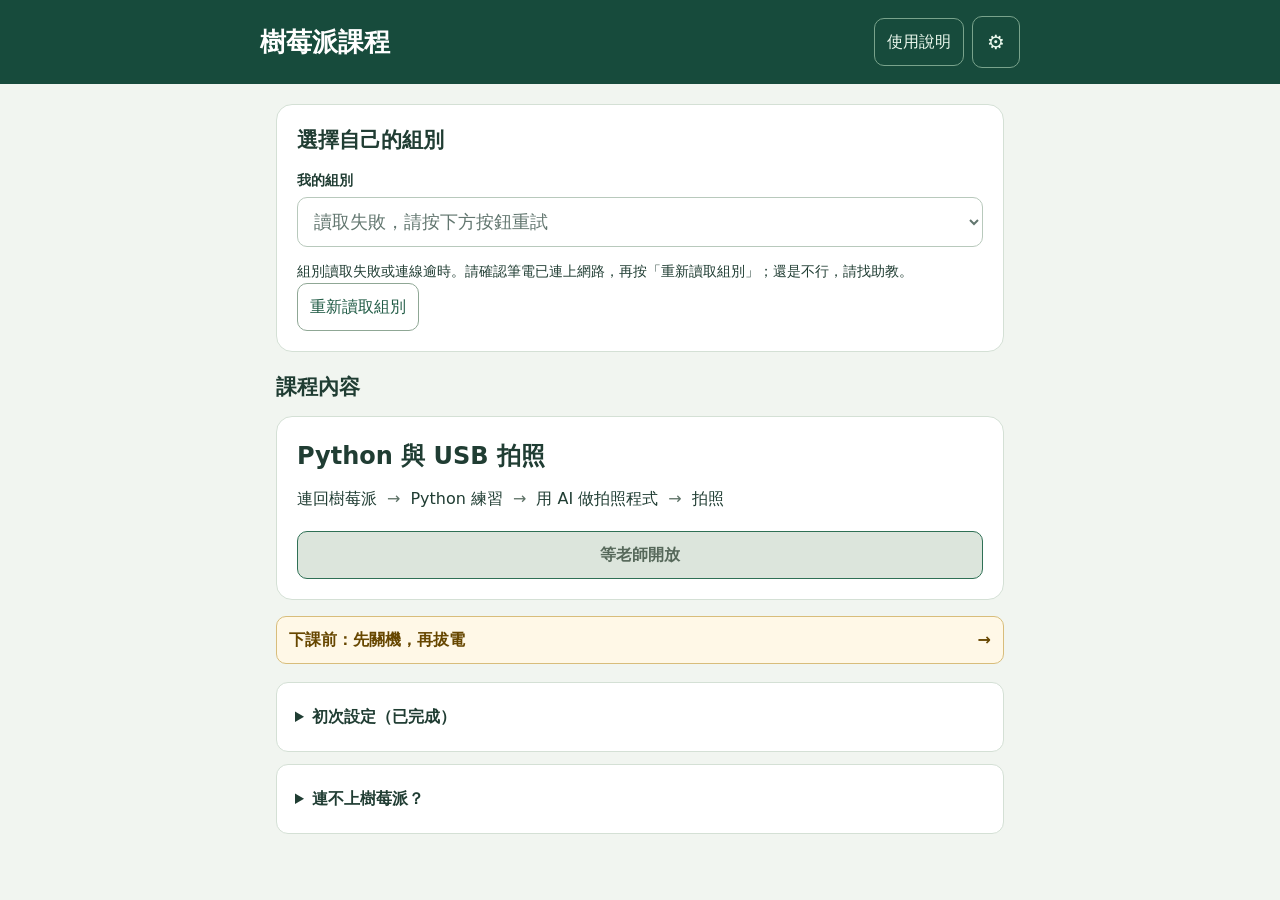
==== index.html @ b2f51be3 "Add guided classroom remote desktop reconnection before camera lessons" ====
<!doctype html>
<html lang="zh-Hant">
<head>
<meta charset="utf-8">
<meta name="viewport" content="width=device-width,initial-scale=1,viewport-fit=cover">
<meta name="theme-color" content="#174b3c">
<title>樹莓派課程首頁</title>
<link rel="stylesheet" href="course.css?v=779d5ab984bc">
<link rel="stylesheet" href="learning-tools.css?v=779d5ab984bc">
<link rel="stylesheet" href="site.css?v=779d5ab984bc">
</head>
<body class="page-course">
<header><div>
<h1>樹莓派課程</h1>
<nav class="site-nav" aria-label="課堂入口"><button id="openStudentGuide" type="button">使用說明</button><a href="assistant.html" class="staff-entry" aria-label="工作台管理" title="工作台管理"><span aria-hidden="true">⚙️</span></a></nav>
</div></header>
<main>
<section class="course-group" aria-labelledby="groupTitle">
<h2 id="groupTitle">選擇自己的組別</h2>
<label for="courseGroup">我的組別</label><select id="courseGroup" required disabled><option value="">請選自己的組別</option></select>
<noscript><style>#courseGroupStatus{display:none}</style><p class="noscript-notice">請開啟 JavaScript，或找助教協助開啟網站。</p></noscript>
<p id="courseGroupStatus" role="status">組別無法選擇時，請重新整理網頁；仍不行請找助教。</p>
<button id="retryCourseGroups" type="button" hidden>重新讀取組別</button>
<div id="continueLesson" class="course-next" hidden>
<div id="teacherSlot"><div id="teacherEntry" class="teacher-entry" hidden><p id="teachingNow" class="teacher-stage" role="status"></p><a id="followTeacherLink" class="lesson-action" hidden>跟上老師進度 →</a></div></div>
<details class="learning-options"><summary>上次進度</summary><p id="continueDescription" hidden></p><a id="continueLink" class="lesson-action" hidden>繼續上次進度 →</a><button id="clearLearning" type="button">清除本機課程進度</button></details>
</div>
</section>
<section class="course-catalog" aria-labelledby="todayTitle">
<h2 id="todayTitle">課程內容</h2>
<article class="lesson-card camera-course-card"><div>
<h3>Python 與 USB 拍照</h3>
<p id="currentCourseStatus" class="current-course-status" hidden>本組已確認完成</p>
<p class="course-route">連回樹莓派 <span aria-hidden="true">→</span> Python 練習 <span aria-hidden="true">→</span> 用 AI 做拍照程式 <span aria-hidden="true">→</span> 拍照</p>
<a class="lesson-action current-course-action" data-lesson="camera" data-entry-step="1" href="camera.html?step=1">開始上課 →</a>
</div></article>
</section>
<section class="shutdown-routine" aria-label="下課前"><a class="lesson-action shutdown-home-link" data-lesson="shutdown" href="shutdown.html">下課前：先關機，再拔電 <span aria-hidden="true">→</span></a></section>
<details id="initialSetup" class="initial-setup">
<summary>初次設定（已完成）</summary>
<ol class="setup-links" aria-label="初次設定課程">
<li><a class="archive-lesson" data-lesson="flash" href="student.html?lesson=flash"><span class="setup-number">01</span><strong data-lesson-label>刷機圖解</strong><span aria-hidden="true">→</span></a></li>
<li><a class="archive-lesson" data-lesson="ssh" href="student.html?lesson=ssh"><span class="setup-number">02</span><strong data-lesson-label>SSH 連線</strong><span aria-hidden="true">→</span></a></li>
<li><a class="archive-lesson" data-lesson="desktop" href="student.html?lesson=desktop"><span class="setup-number">03</span><strong data-lesson-label>遠端桌面設定</strong><span aria-hidden="true">→</span></a></li>
</ol>
<p class="platform-note">本課程使用 Windows 筆電。使用 Mac 或 Linux，請先找助教。</p>
</details>
<details id="connectionHelp" class="connection-help">
<summary id="connectionHelpTitle">連不上樹莓派？</summary>
<ol><li>筆電與樹莓派連同一組手機熱點，熱點保持開啟。</li><li>用本組 <strong data-group-host data-group-host-placeholder="pi5-組號.local">pi5-組號.local</strong> 連線。</li><li>5 分鐘後仍連不上，保留畫面找助教，先不要拔電。只有 .local 仍無法使用時才改用 IP。</li></ol>
<a class="connection-troubleshoot-link" href="student.html?lesson=ssh" data-student-link>開啟連線排查 →</a>
</details>
</main>
<script src="config.js?v=779d5ab984bc"></script><script src="sync-client.js?v=779d5ab984bc"></script><script src="classroom-groups.js?v=779d5ab984bc"></script><script src="student-group.js?v=779d5ab984bc"></script><script src="learning-common.js?v=779d5ab984bc"></script><script src="classroom-notice.js?v=779d5ab984bc"></script><script src="course-home.js?v=779d5ab984bc"></script><script src="tool-assignments.js?v=779d5ab984bc"></script><script src="student-guide.js?v=779d5ab984bc"></script>
</body></html>
---- course.css ----
:root{font-family:system-ui,-apple-system,"Noto Sans TC",sans-serif;color:#203d33;background:#f1f5f0;line-height:1.75;color-scheme:light}*{box-sizing:border-box}body{margin:0;overflow-wrap:anywhere}header{background:#174b3c;color:#fff;padding:24px 20px 38px}header>div,main{max-width:960px;margin:auto}header nav{display:flex;justify-content:flex-end;gap:10px;flex-wrap:wrap;margin-bottom:22px}header a{color:#ecf9ee;border:1px solid #79a38c;border-radius:10px;padding:9px 14px;text-decoration:none;min-height:44px}h1{font-size:34px;line-height:1.4;margin:8px 0}h2{font-size:24px;line-height:1.5;margin:8px 0 14px}h3{font-size:21px;line-height:1.5;margin:10px 0}p{margin:10px 0}.eyebrow{font-size:13px;font-weight:750;letter-spacing:1px;color:#4e765f}header .eyebrow{color:#c2dfcf}header>div>p:last-child{color:#dfebe2}main{padding:24px 20px 48px}.course-intro{margin-bottom:24px}.muted{font-size:14px;color:#63756a}.lesson-list{list-style:none;padding:0;margin:0;display:grid;gap:18px}.lesson-card{padding:26px;background:#fff;border:1px solid #d4e0d5;border-radius:18px;min-width:0}.lesson-list .lesson-card{display:grid;grid-template-columns:54px minmax(0,1fr);gap:20px}.lesson-number{display:flex;justify-content:center;align-items:center;width:50px;height:50px;background:#e4efdf;border-radius:14px;font-size:24px;font-weight:800;color:#245d48}.lesson-tag{display:inline-block;color:#356048;font-size:13px;font-weight:700}.lesson-goal{padding:12px 14px;background:#eef5ea;border-radius:10px;font-size:15px}.lesson-action{display:inline-block;padding:12px 16px;margin-top:12px;border-radius:10px;background:#205b45;color:#fff;text-decoration:none;font-weight:700;min-height:48px}.future-lessons{margin-top:40px}.future-grid{display:grid;grid-template-columns:repeat(auto-fit,minmax(240px,1fr));gap:18px;margin-top:18px}.upcoming{background:#f8faf6}.upcoming .lesson-tag{border:1px solid #d4d6c6;background:#f5f1df;color:#695b2e;padding:4px 10px;border-radius:8px}.course-help{padding:24px;border:1px solid #c1d5c5;border-radius:16px;background:#e7f0e4;margin-top:32px}.course-help a{display:inline-block;color:#205b45;font-weight:700;min-height:44px;padding:8px 0}a:focus-visible{outline:3px solid #b47b13;outline-offset:4px}footer{text-align:center;color:#63756a;padding:0 20px 30px;font-size:13px}@media(max-width:600px){header{padding:18px 16px 28px}h1{font-size:28px}h2{font-size:22px}main{padding:20px 12px 36px}.lesson-card{padding:20px 16px}.lesson-list .lesson-card{grid-template-columns:minmax(0,1fr);gap:12px}.lesson-number{width:44px;height:44px;font-size:21px}.future-grid{grid-template-columns:minmax(0,1fr)}.lesson-action{display:block;text-align:center}.course-help{padding:20px 16px}.future-lessons{margin-top:30px}}
.course-group{padding:24px;background:white;border:2px solid #6c9476;border-radius:18px;margin-bottom:28px}.course-group label{display:block;font-weight:700;margin:12px 0 6px}.course-group select{font:inherit;font-size:18px;width:100%;min-height:50px;padding:10px 12px;border:1px solid #9bb3a0;border-radius:10px;background:#fff;color:#203d33}.course-group select:focus-visible{outline:3px solid #b47b13;outline-offset:3px}.course-group button{font:inherit;min-height:44px;padding:9px 14px;border:1px solid #8fa795;border-radius:10px;background:white;color:#205b45;cursor:pointer}.course-group p[role=status]{margin-bottom:0;font-size:15px}.lesson-action[aria-disabled=true]{background:#dce5dc;color:#56685a}header a[aria-disabled=true],.course-help a[aria-disabled=true]{opacity:.7}[hidden]{display:none!important}@media(max-width:600px){.course-group{padding:20px 16px}}

.lesson-list .lesson-card h3{font-size:24px;line-height:1.5;margin:8px 0 14px}@media(max-width:600px){.lesson-list .lesson-card h3{font-size:22px}}
---- learning-tools.css ----
.equipment-check{border:1px solid #c7d8c7;border-radius:16px;padding:20px;margin:22px 0;background:#fff}.equipment-check label,.lesson-controls label{display:flex;align-items:flex-start;gap:10px;margin:12px 0;line-height:1.7}.equipment-check input,.lesson-controls input[type=checkbox]{width:22px;height:22px;flex-shrink:0;margin:3px 0}.group-support input{max-width:320px;font-size:16px}.help-queue-list{display:grid;gap:14px}.help-queue-card{padding:16px;border:1px solid #d9dfd1;border-radius:12px;background:#fafbf8}.help-queue-card.status-open{border:2px solid #c18e38;background:#fff9ed}.help-queue-card.status-resolved{background:#f0f5ee}.queue-actions{display:flex;gap:8px;flex-wrap:wrap}.queue-actions button{min-height:44px;font-size:14px}.lesson-controls{border-top:1px solid #d4dfd0;padding-top:18px;margin-top:22px}.lesson-controls a{display:block;margin-top:16px}.request-teacher-help{border:2px solid #a87015!important;background:#fff5dc!important;color:#714c0b!important;font-weight:800}.student-help-followup button{margin:8px 8px 0 0}.support-status,.shared-tools-status{font-size:14px;line-height:1.7}.presenter-page main{max-width:1200px}.presenter-page button{font:inherit;min-height:48px;border:1px solid #9eb39e;border-radius:10px;padding:10px 16px;background:white;color:#205b45;cursor:pointer}.presenter-page button:disabled{opacity:.45}.presenter-page input,.presenter-page select{font:inherit;font-size:18px;padding:12px;max-width:100%;display:block;margin:8px 0 16px}#presenterControls{display:flex;align-items:center;gap:14px;flex-wrap:wrap}#presenterSlide{padding:32px;border:1px solid #cfdbcc;border-radius:18px;background:#fff;font-size:26px;line-height:1.8;margin-top:20px}#presenterSlide h2{font-size:38px}#presenterSlide p{white-space:pre-line}#presenterSlide pre{font-size:25px;background:var(--site-code-background);color:var(--site-code-ink);padding:24px;border-radius:12px;white-space:pre-wrap;overflow-wrap:anywhere}#presenterSlide img{display:block;max-width:100%;max-height:55vh;object-fit:contain;margin:auto}#presenterNavigation{display:flex;gap:20px;align-items:center;justify-content:space-between;margin-top:20px}.presenter-large #presenterSlide{font-size:34px}.presenter-large #presenterSlide h2{font-size:46px}.presenter-large #presenterSlide pre{font-size:32px}#equipmentStatus{font-size:14px}.setup-tools-link{display:block;margin-top:12px}@media(max-width:600px){.equipment-check{padding:16px}#presenterSlide{padding:20px;font-size:20px}#presenterSlide h2{font-size:28px}#presenterSlide pre{font-size:18px}.presenter-large #presenterSlide{font-size:25px}.presenter-large #presenterSlide h2{font-size:32px}.presenter-large #presenterSlide pre{font-size:23px}#presenterNavigation{gap:8px}#presenterNavigation button{padding:10px}.lesson-controls input{max-width:100%}}
.shutdown-command{background:var(--site-code-background);color:var(--site-code-ink);padding:18px;border-radius:12px;white-space:pre-wrap;overflow-wrap:anywhere;font-size:18px}

.equipment-check>summary{cursor:pointer;font-size:1.25rem;font-weight:700;min-height:48px}.equipment-hint{display:block;font-size:.9rem;font-weight:400;color:#53685e;margin-top:4px}.dashboard-heading{display:flex;align-items:center;justify-content:space-between;gap:12px;flex-wrap:wrap}.dashboard-heading h2{margin:0}.dashboard-heading .dashboard-actions{display:flex;gap:8px;max-width:none}.dashboard-heading .dashboard-actions[hidden]{display:none}.dashboard-heading .dashboard-actions button{padding:10px 14px}.workbench-account input{max-width:100%}.account-list{display:grid;gap:12px}.account-item{border:1px solid #ccd9cf;border-radius:10px;padding:12px}.account-item p{margin:0 0 8px}@media(max-width:460px){.dashboard-heading{gap:8px}.dashboard-heading h2{font-size:20px}.dashboard-heading .dashboard-actions{gap:6px}.dashboard-heading .dashboard-actions button{font-size:13px;padding:8px}}

@media(max-width:460px){.dashboard-heading{flex-wrap:nowrap;gap:8px}.dashboard-heading h2{font-size:clamp(16px,4.6vw,20px);white-space:nowrap}.dashboard-heading .dashboard-actions{flex-shrink:0;gap:4px}.dashboard-heading .dashboard-actions button{font-size:12px;padding:8px 6px}}

/* Keep each setting with its own action, and hide infrequent controls until expanded. */
.classroom-settings{display:block;background:transparent;border:0;padding:0}
.classroom-settings>.settings-section{margin:0 0 16px;border:1px solid #d5e0d6;border-radius:14px;padding:18px 20px;background:#fff}
.classroom-settings>.settings-section>summary{font-size:18px;min-height:44px;align-content:center}
.classroom-settings>.settings-section[open]>summary{margin-bottom:18px}
.classroom-settings .settings-fields{display:grid;grid-template-columns:1fr 1fr;gap:16px;margin-top:16px}
.classroom-settings .settings-field{min-width:0;padding:16px;background:#f3f6f0;border-radius:10px;display:flex;flex-direction:column;align-items:stretch}
.classroom-settings .settings-field label{margin:0}.classroom-settings .settings-field p{margin:8px 0 14px}.classroom-settings .settings-field button{margin-top:auto}
.classroom-settings .classroom-toggle{width:auto;min-width:80px}
.classroom-settings .account-form{display:grid;grid-template-columns:1fr 1fr;gap:12px 16px;margin:16px 0}
.classroom-settings .account-form>label{margin:0}.classroom-settings .account-form>label:first-child,.classroom-settings .account-form>button{grid-column:1/-1}
.classroom-settings .account-form input{margin-bottom:0}.classroom-settings .account-form>button{margin-top:4px}
.classroom-settings .settings-danger{border-color:#dfc9c3}.settings-danger>summary{color:#8b2e22}
.classroom-settings .lesson-controls{padding-top:18px}.group-support{border-top:1px solid #d5e0d6;margin-top:24px;padding-top:20px}
@media(max-width:600px){.classroom-settings>.settings-section{padding:16px}.classroom-settings .settings-fields,.classroom-settings .account-form{grid-template-columns:1fr}.classroom-settings .settings-field{padding:14px}}

.classroom-settings [hidden]{display:none!important}
---- site.css ----
/* Shared appearance. Page-specific styles retain the lesson and troubleshooting layouts. */
:root {
  --site-ink: #203d33;
  --site-muted: #5e7267;
  --site-green: #205b45;
  --site-action: #2f7055;
  --site-code-background: #f4f6f8;
  --site-code-ink: #263442;
  --site-code-border: #c5ced7;
  --site-header: #174b3c;
  --site-background: #f1f5f0;
  --site-surface: #fff;
  --site-border: #d4e0d5;
  --site-soft: #edf4ee;
  --site-radius: 16px;
  font-family: system-ui, -apple-system, "Noto Sans TC", sans-serif;
  font-size: 16px;
  line-height: 1.75;
  color: var(--site-ink);
  background: var(--site-background);
  color-scheme: light;
}
* { box-sizing: border-box; }
body { margin: 0; overflow-wrap: anywhere; }
[hidden] { display: none !important; }
header { background: var(--site-header); color: #fff; padding: 24px 20px 28px; }
header h1 { font-size: clamp(26px, 3.5vw, 32px); line-height: 1.4; margin: 8px 0; }
header p { font-size: 14px; color: #dfebe2; margin: 4px 0; }
header .eyebrow { color: #c2dfcf; font-size: 12px; letter-spacing: 1px; }
.site-nav { display: flex; justify-content: flex-end; align-items: center; flex-wrap: wrap; gap: 8px; margin: 0 0 16px; }
header .site-nav a, header .site-nav button {
  display: inline-flex; align-items: center; justify-content: center;
  float: none; width: auto; min-height: 44px; margin: 0; padding: 8px 12px;
  font-size: 14px; line-height: 1.5; border: 1px solid #79a38c; border-radius: 10px;
  background: transparent; color: #ecf9ee; text-decoration: none;
}
h2 { font-size: 23px; line-height: 1.5; }
h3 { font-size: 18px; line-height: 1.6; }
p { line-height: 1.75; }
a { color: var(--site-green); }
.muted, .source-note, .version-note { color: var(--site-muted); font-size: 14px; }
.card, .lesson-card, .course-group {
  background: var(--site-surface); border: 1px solid var(--site-border);
  border-radius: var(--site-radius); padding: 24px; box-shadow: none;
}
button, input, select, textarea { font: inherit; max-width: 100%; }
button { min-height: 48px; padding: 10px 16px; border: 1px solid var(--site-border); border-radius: 10px; color: var(--site-ink); background: #fff; cursor: pointer; touch-action: manipulation; }
button.primary, a.lesson-action { background: var(--site-action); border-color: var(--site-action); color: #fff; font-weight: 700; text-align: center; }
button:disabled { cursor: default; opacity: .5; }
input:not([type=checkbox]):not([type=radio]), select, textarea {
  display: block; width: 100%; min-width: 0; min-height: 48px; padding: 10px 12px;
  margin: 6px 0 12px; font-size: 16px; line-height: 1.5;
  border: 1px solid #afc4b6; border-radius: 10px; color: var(--site-ink); background: #fff;
}
input[type=checkbox], input[type=radio] { accent-color: var(--site-green); }
label { font-size: 14px; line-height: 1.6; }
textarea { resize: vertical; }
summary { cursor: pointer; min-height: 44px; align-content: center; line-height: 1.6; }
button:focus-visible, a:focus-visible, summary:focus-visible, input:focus-visible, select:focus-visible, textarea:focus-visible { outline: 3px solid #b47b13; outline-offset: 3px; }
button.danger, .danger { color: #8b2e22; border-color: #b8796a; background: #fff7f4; }
pre { background: var(--site-code-background); color: var(--site-code-ink); border: 1px solid var(--site-code-border); border-radius: 8px; font-family: Consolas, ui-monospace, monospace; white-space: pre-wrap; overflow-wrap: anywhere; cursor: text; }
button.command-copy { background: var(--site-green); color: #fff; border-color: var(--site-green); font-weight: 700; }
.lesson-goal, .prep, .target-panel { background: var(--site-soft); border-radius: 10px; }
.lesson-action { border-radius: 10px; }
.equipment-check, .course-help { border-color: var(--site-border); border-radius: var(--site-radius); }
.page-student main, .page-student header>div { max-width: 760px; }
.page-student main { padding-top: 12px; }
.page-student #setup { margin-top: 16px; }
.page-workbench .settings { margin-top: 16px; }
.page-workbench .assistant-views button { border-radius: 10px; }
.page-workbench .assistant-views button.selected { background: var(--site-green); border-color: var(--site-green); }
.page-workbench .classroom-settings>.settings-section { border-radius: var(--site-radius); border-color: var(--site-border); }
.page-workbench .classroom-settings>.settings-danger { border-color: #dfc9c3; }
.page-workbench .group-card { border-radius: var(--site-radius); }
.account-manage, .account-create { border-top: 1px solid var(--site-border); }
.account-list { margin-top: 16px; }
.account-create>p { font-size: 14px; color: var(--site-muted); }
.page-setup .lesson-card + .lesson-card { margin-top: 20px; }
.page-presenter #presenterLogin { max-width: 520px; padding: 24px; border: 1px solid var(--site-border); border-radius: var(--site-radius); background: #fff; }
.page-presenter #presenterSlide { border-color: var(--site-border); border-radius: var(--site-radius); }
.page-presenter #presenterControls { gap: 12px; align-items: end; padding: 20px; border: 1px solid var(--site-border); border-radius: var(--site-radius); background: #fff; }
.page-presenter #presenterControls label { flex: 1 1 200px; }
.page-presenter #presenterControls select { margin-bottom: 0; }
.page-presenter #presenterControls button { flex: 0 1 auto; }
.page-redirect { max-width: 760px; margin: 40px auto; padding: 20px; }
dialog { width: min(92vw, 620px); max-height: calc(100dvh - 32px); overflow-y: auto; color: var(--site-ink); background: #fff; border: 1px solid var(--site-border); border-radius: var(--site-radius); box-shadow: 0 16px 60px #102c3340; }
dialog::backdrop { background: #102c3399; }
dialog:not(.guide-dialog) { padding: 24px; }
.help-request-actions { display: flex; gap: 10px; flex-wrap: wrap; margin-top: 18px; }
footer { color: var(--site-muted); font-size: 13px; line-height: 1.75; }
@media (hover: hover) {
  button:not(:disabled):not(.primary):not(.selected):not(.active):hover { border-color: #6c947b; }
  a.lesson-action:not([aria-disabled=true]):hover, button.primary:not(:disabled):hover { background: #245b46; }
  button.command-copy:not(:disabled):hover { background: var(--site-header); border-color: var(--site-header); }
}
@media (max-width: 600px) {
  header { padding: 18px 16px 24px; }
  header .site-nav { gap: 6px; }
  header .site-nav a, header .site-nav button { font-size: 13px; padding: 8px 10px; }
  .card, .lesson-card, .course-group { padding: 18px 16px; }
  h2 { font-size: 21px; }
  .page-presenter #presenterControls { padding: 16px; }
  .page-presenter #presenterControls label { flex-basis: 100%; }
  .page-presenter #presenterControls button { flex: 1 1 100px; }
  .page-presenter #presenterLogin { padding: 18px 16px; }
  dialog:not(.guide-dialog) { padding: 18px; }
}

/* Programmatic step focus should announce the heading without adding a form-like frame. */
h2[tabindex="-1"]:focus, h3[tabindex="-1"]:focus { outline: none; }
.page-student main { padding-bottom: calc(40px + env(safe-area-inset-bottom)); }
.page-student #reset { position: static; display: inline-flex; align-items: center; box-shadow: none; margin: 8px 0; }

.student-help-followup{border-left:4px solid var(--site-green);margin:16px 0}.student-help-followup h2{font-size:20px;margin:0 0 8px}.help-current-status{font-weight:700;background:var(--site-soft);padding:10px 12px;border-radius:10px}.student-help-followup[data-state="waiting"]{border-left-color:#a87015}.help-refresh-error{color:#8b2e22}.help-status-refresh{font-size:14px;min-height:44px}.help-dialog-result .help-request-actions{margin-bottom:14px}
.operation-picture{margin:20px 0;padding:16px;border:1px solid var(--site-border);border-radius:12px;background:#f8faf7}.operation-picture h3{font-size:18px;margin:0 0 12px}.operation-picture figure{margin:0}.operation-picture img{display:block;width:100%;height:auto;border:1px solid var(--site-border);border-radius:8px}.operation-picture figcaption{font-size:14px;margin:10px 0;line-height:1.7}.operation-values{padding:12px 14px;margin:12px 0;background:#fff5df;border:1px solid #d8bb78;border-radius:10px}.operation-values p{margin:4px 0}.operation-source{font-size:13px}.presenter-page .operation-picture img{max-height:45vh;object-fit:contain}.presenter-page .operation-values{font-size:20px}

.student-help-followup{scroll-margin-top:16px}
/* The projection layout keeps navigation on screen and scrolls only the lesson. */
.page-presenter.presentation-mode{height:100dvh;overflow:hidden}
.page-presenter.presentation-mode>header{display:none}
.page-presenter.presentation-mode main{height:100dvh;width:100%;max-width:none;margin:0;padding:12px 20px;display:grid;grid-template-rows:auto auto minmax(0,1fr) auto;gap:8px}
.page-presenter.presentation-mode #presenterControls{grid-row:1;display:grid;grid-template-columns:minmax(150px,1fr) minmax(150px,1fr) repeat(3,auto);gap:10px;padding:10px 12px;align-items:end}
.page-presenter.presentation-mode #presenterControls label{font-size:13px}
.page-presenter.presentation-mode #presenterControls button,.page-presenter.presentation-mode #presenterControls select{font-size:15px;min-height:40px;padding:7px 10px}
.page-presenter.presentation-mode #presenterStatus{grid-row:2;font-size:13px;margin:0;max-height:10dvh;overflow:auto}
.page-presenter.presentation-mode #presenterSlide{grid-row:3;min-height:0;overflow:auto;overscroll-behavior:contain;margin:0;padding:24px;font-size:clamp(20px,2.1vw,32px);scrollbar-gutter:stable}
.page-presenter.presentation-mode #presenterSlide h2{font-size:clamp(28px,3vw,44px);margin-top:0}
.page-presenter.presentation-mode #presenterSlide pre{font-size:clamp(19px,2vw,30px)}
.page-presenter.presentation-mode #presenterNavigation{grid-row:4;margin:0;padding:6px 0;gap:12px}
.page-presenter.presentation-mode #presenterNavigation button{min-width:140px}
.page-presenter.presentation-mode #presenterCounter{margin:0;font-size:18px}
.page-presenter.presentation-mode #presenterSlide.has-visual{display:grid;grid-template-columns:minmax(0,1fr) minmax(0,1fr);gap:24px;align-items:start}
.page-presenter .presenter-content,.page-presenter .presenter-visual{min-width:0}
.page-presenter .presenter-lesson-meta,.page-presenter .presenter-command-place{font-size:16px;color:var(--site-muted)}
.page-presenter.presentation-mode .presenter-visual>img{max-height:65dvh;object-fit:contain}
.page-presenter.presentation-mode .operation-picture{margin:0}
.page-presenter.presentation-mode .operation-picture img{max-height:48dvh}
.page-presenter.presentation-mode.presenter-large #presenterSlide{font-size:clamp(26px,2.7vw,40px)}
.page-presenter.presentation-mode.presenter-large #presenterSlide h2{font-size:clamp(34px,3.7vw,52px)}
.page-presenter.presentation-mode.presenter-large #presenterSlide pre{font-size:clamp(24px,2.6vw,38px)}
@media(max-width:900px){.page-presenter.presentation-mode main{padding:8px 12px}.page-presenter.presentation-mode #presenterControls{grid-template-columns:repeat(6,minmax(0,1fr));gap:6px}.page-presenter.presentation-mode #presenterControls label{grid-column:span 3}.page-presenter.presentation-mode #presenterControls button{grid-column:span 2}.page-presenter.presentation-mode #presenterSlide.has-visual{display:block}.page-presenter.presentation-mode #presenterSlide{padding:16px}.page-presenter.presentation-mode #presenterNavigation button{min-width:0;flex:1}}
@media(max-height:600px) and (min-width:901px){.page-presenter.presentation-mode main{gap:4px;padding:6px 12px}.page-presenter.presentation-mode #presenterControls{padding:6px 10px}.page-presenter.presentation-mode #presenterNavigation{padding:0}.page-presenter.presentation-mode #presenterSlide{padding:16px}}
.x11-picture-tabs,.x11-picture-controls{display:flex;gap:8px;flex-wrap:wrap;margin:12px 0}
.x11-picture-tabs button{font-size:14px;flex:1 1 140px;padding:8px}
.x11-picture-tabs button.selected{background:var(--site-green);color:white;border-color:var(--site-green)}
.x11-picture-counter{font-weight:750;color:var(--site-green)}
.x11-picture-instruction{padding:10px 12px;border-left:4px solid #b47b13;background:#fff5df;font-size:16px;font-weight:650}
.x11-picture-controls button{font-size:14px;flex:1;min-height:44px}
.page-presenter.presentation-mode .x11-picture-tabs button{font-size:13px;flex-basis:120px;min-height:40px}

.presenter-picture-hint{display:none}
.page-presenter.presentation-mode .presenter-picture-hint{display:block;padding:14px;border-left:4px solid #b47b13;background:#fff5df;border-radius:8px}
.page-presenter.presentation-mode .presenter-content>.keyboard-guide{display:none}
.page-presenter.presentation-mode .x11-picture-sequence>p:not(.x11-picture-counter){display:none}
.page-presenter.presentation-mode .x11-picture-tabs{flex-wrap:nowrap;gap:6px}
.page-presenter.presentation-mode .x11-picture-tabs button{flex:1 1 0;min-width:0;font-size:12px}
.page-presenter.presentation-mode .x11-picture-sequence figcaption{font-size:12px}

/* One size contract overrides dimensions in the older inline page styles.
   Keep these metric overrides together; page styles still own colors and layout. */
body button, body a.lesson-action, body header .site-nav a, body .quick-nav a {
  font-size: 16px !important; line-height: 1.5 !important;
  min-height: 48px !important; height: auto !important;
  padding: 10px 12px !important; border-width: 1px !important;
  border-style: solid !important; border-radius: 10px !important;
  text-wrap: balance;
}
/* Equal columns and equal rows keep short and wrapped labels the same size. */
.action-row, .queue-actions, .page-student .utility, .help-request-actions,
.flash-nav, .guide-controls, .flash-actions, .x11-picture-controls {
  display: grid; grid-template-columns: repeat(2, minmax(0, 1fr));
  grid-auto-rows: 1fr; align-items: stretch; gap: 10px; margin-top: 16px;
}
:is(.action-row, .queue-actions, .page-student .utility, .help-request-actions,
.flash-nav, .guide-controls, .flash-actions, .x11-picture-controls) > :is(button, a.lesson-action) {
  width: 100%; min-width: 0; margin: 0;
  display: flex; align-items: center; justify-content: center; text-align: center;
}
:is(.action-row, .queue-actions, .page-student .utility, .help-request-actions,
.flash-nav, .guide-controls, .flash-actions, .x11-picture-controls):has(> :only-child),
.help-request-actions:has(> button[hidden]) { grid-template-columns: minmax(0, 1fr); }
.x11-picture-tabs { display: grid; grid-template-columns: repeat(3,minmax(0,1fr)); grid-auto-rows: 1fr; }
.quick-nav { display: grid; grid-template-columns: repeat(4,minmax(0,1fr)); align-items: stretch; }
.quick-nav > :is(a,button) { min-width: 0; display: flex; align-items: center; justify-content: center; text-align: center; }
.help-queue-card { padding: 16px; }
.help-queue-card > h3 { font-size: 20px; margin: 0 0 8px; }
.help-queue-card > p { margin: 8px 0; }
.help-queue-card > .group-result { font-size: 16px; padding: 10px 12px; }
.help-queue-card > .muted { font-size: 14px; }
.help-queue-card .queue-actions { margin-top: 12px; }
.classroom-settings .account-form > button { justify-self: stretch; width: 100%; }
.dashboard-heading .dashboard-actions { display: grid; grid-template-columns: repeat(2, minmax(0, 1fr)); align-items: stretch; }
.dashboard-heading .dashboard-actions button { width: 100%; }
.page-presenter #presenterNavigation { display: grid; grid-template-columns: minmax(0, 1fr) auto minmax(0, 1fr); align-items: stretch; }
.page-presenter #presenterCounter { align-self: center; }
.page-presenter #presenterControls button { flex: 1 1 140px; }
.page-presenter.presentation-mode #presenterControls { grid-template-columns: minmax(150px,1fr) minmax(150px,1fr) repeat(3,minmax(0,140px)); }
@media (max-width: 900px) {
  .page-presenter.presentation-mode #presenterControls { grid-template-columns: repeat(6,minmax(0,1fr)); }
}
@media (max-width: 600px) {
  /* Let the heading wrap instead of shrinking its action buttons. */
  .dashboard-heading { flex-wrap: wrap; }
  .dashboard-heading .dashboard-actions { width: 100%; }
  .page-presenter #presenterControls button { min-width: 0; }
  .page-workbench .reset-button { bottom: calc(150px + env(safe-area-inset-bottom)) !important; }
  .page-workbench main { padding-bottom: calc(220px + env(safe-area-inset-bottom)); }
}

.course-next { margin-top: 20px; padding-top: 18px; border-top: 1px solid var(--site-border); }
.course-next h3 { margin: 0 0 6px; }
.course-next > .lesson-action { display: flex; align-items: center; justify-content: center; width: 100%; margin-top: 14px; }
.learning-options { margin-top: 14px; }
.course-catalog { margin: 24px 0; padding: 0; border: 0; background: transparent; }

.x11-guided h3 { margin: 0 0 12px; font-size: 21px; }
.x11-guide-counter { font-weight: 700; color: var(--site-green); }
.x11-guided kbd { display: inline-block; padding: 2px 8px; border: 1px solid #b47b13; border-radius: 6px; background: #fff; font-family: inherit; font-size: 20px; font-weight: 700; line-height: 1.5; }
.help-next-action { padding: 10px 12px; background: var(--site-soft); border-radius: 10px; }
.help-other-actions { margin-top: 12px; border-top: 1px solid var(--site-border); }
.resolved-help-history > article { margin-top: 12px; }
.active-help-workflow > h2 { margin-top: 18px; }
body[data-help-flow="true"] #connectionSettings,
body[data-help-flow="true"] #problemSection,
body[data-help-flow="true"] #result,
body[data-help-flow="true"] #common,
body[data-help-flow="true"] #summarySection,
body[data-help-flow="true"] .quick-nav,
body[data-help-flow="true"] .reset-button { display: none !important; }
body[data-help-flow="true"] .group-support { border-top: 0; padding-top: 0; margin-top: 16px; }
body[data-help-flow="true"] main { padding-bottom: 40px; }

.help-troubleshooting { margin-top: 16px; }
.help-troubleshooting .outcome-card { margin-top: 12px; }

body[data-help-flow="true"] .flash-tab { display: none !important; }
body[data-help-flow="true"] .group-support > h3 { display: none; }
.group-support > label:has(input[readonly]) { display: flex; align-items: center; gap: 8px; margin: 8px 0; }
.group-support input[readonly] { min-height: 24px; flex: 1; min-width: 0; margin: 0; padding: 0; border: 0; border-radius: 0; background: transparent; font-weight: 700; }
@media(max-width:600px) { body[data-help-flow="true"] main { padding-right: 12px; } }

.teacher-stage { margin: 8px 0 14px; padding: 10px 12px; background: var(--site-soft); border-radius: 10px; }
.course-next #continueDescription { margin: 14px 0 8px; }
.group-help-toolbar { margin-top: 0; margin-bottom: 18px; }
.group-help .group-support { border: 0; padding: 0; margin: 0; }
.group-help .group-support > h3 { display: none; }
.group-report-details { margin-top: 20px; padding-top: 12px; border-top: 1px solid var(--site-border); }
.group-report-details > summary { color: var(--site-muted); }
.group-report-body { padding: 8px 0; font-size: 14px; }
.group-report-body > p, .group-report-body .muted { margin: 8px 0; font-size: 14px; }
.group-report-details > button { margin-top: 12px; }
.help-request-step { font-weight: 700; }
.help-next-action { background: transparent; padding: 0; font-size: 14px; }
.help-empty-state { padding: 14px; background: var(--site-soft); border-radius: 10px; }
.group-support > .shared-tools-status:empty { display: none; }

/* Shared operation guide on the home page and student pages. */
.guide-dialog{width:min(92vw,480px);max-height:calc(100dvh - 32px);padding:0;border:0;border-radius:20px;color:#203d33;box-shadow:0 20px 80px #102c3355}.guide-dialog::backdrop{background:#102c33b3}.guide-inner{padding:24px;overflow-y:auto;max-height:calc(100dvh - 32px)}.guide-top{display:flex;justify-content:space-between;align-items:center;gap:12px}.guide-top p{font-size:13px;color:#63756a}.guide-skip{min-height:44px;padding:6px 10px;font-size:14px}.guide-count{display:flex;gap:7px;margin:18px 0}.guide-dot{height:5px;flex:1;background:#e1e9de;border-radius:8px}.guide-dot.active{background:#286047}.guide-number{display:inline-flex;align-items:center;justify-content:center;background:#e4efdf;color:#245d48;width:50px;height:50px;font-weight:800;font-size:24px;border-radius:14px}.guide-dialog h2{margin-top:16px}.guide-body{line-height:1.9;min-height:130px;font-size:16px}.guide-controls{display:flex;gap:10px;margin-top:22px}.guide-controls button{flex:1;text-align:center}.guide-dialog .guide-tip{font-size:13px;background:#eef3e9;padding:12px;border-radius:10px}
.guide-checklist { padding-left: 24px; line-height: 1.8; }
.guide-checklist li { margin: 10px 0; }
.guide-example { white-space: pre-wrap; overflow-wrap: anywhere; padding: 14px; border-radius: 8px; background: var(--site-code-background); color: var(--site-code-ink); font-size: 14px; }
.guide-entries .lesson-action { display: flex; align-items: center; justify-content: center; text-align: center; }
.page-presenter.presentation-mode #presenterControls { grid-template-columns: repeat(3,minmax(0,1fr)) repeat(3,minmax(0,140px)); }
@media (max-width: 900px) {
 .page-presenter.presentation-mode #presenterControls { grid-template-columns: repeat(6,minmax(0,1fr)); }
 .page-presenter.presentation-mode #presenterControls label { grid-column: span 2; min-width: 0; }
}
@media (max-width: 600px) { .guide-inner { padding: 20px; } }

/* Prioritize the teacher's entry while keeping local progress available. */
header .site-nav a.staff-entry { flex: 0 0 48px; width: 48px; font-size: 20px !important; }
.teacher-entry.is-ready { margin: 12px 0 18px; padding: 16px; border: 2px solid var(--site-green); border-radius: 12px; background: var(--site-soft); }
.teacher-entry.is-ready .teacher-stage { margin: 0 0 12px; padding: 0; background: transparent; font-weight: 700; }
.teacher-entry .lesson-action { display: flex; align-items: center; justify-content: center; width: 100%; text-decoration: none; }
.course-next[data-teacher-ready="true"] #continueLink { background: #fff; color: var(--site-green); border: 1px solid var(--site-border); }
.dashboard-stats button.stat-item { display: flex; flex-direction: column; align-items: flex-start; gap: 4px; text-align: left; min-width: 0; background: var(--site-soft); }
.dashboard-stats button.stat-need_help { background: #fff5df; }
.dashboard-stats button.stat-stale { background: #edf0f2; }
.dashboard-stats button.stat-item:hover { border-color: var(--site-green); }
.dashboard-stats button.stat-item[aria-pressed="true"] { outline: 3px solid var(--site-green); outline-offset: 2px; }
.dashboard-stats button.stat-item:focus-visible { outline: 3px solid #b47b13; outline-offset: 2px; }
.board-filter-bar { display: flex; flex-wrap: wrap; gap: 10px 16px; align-items: center; justify-content: space-between; margin: 18px 0; }
.board-filter-summary { margin: 0; font-weight: 700; }
.board-filter-bar button[aria-pressed="true"] { background: var(--site-green); color: #fff; }
.board-filter-empty { padding: 20px; border: 1px dashed var(--site-border); border-radius: 12px; background: var(--site-soft); }
.board-filter-hint { margin-bottom: 10px; }

/* Teacher preview, live teaching, step strip and classroom controls. */
.page-presenter #presenterControls { display: block; padding: 14px; }
.presenter-selects { display: grid; grid-template-columns: repeat(2,minmax(0,1fr)); gap: 12px; }
.presenter-actions { display: grid; grid-template-columns: repeat(6,minmax(0,1fr)); gap: 8px; margin-top: 12px; align-items: stretch; }
.page-presenter #presenterControls .presenter-actions > button { min-width: 0; width: 100%; }
.presenter-options { position: relative; padding: 0; margin: 0; border: 0; min-width: 0; }
.presenter-options > summary { list-style: none; display: flex; align-items: center; justify-content: center; height: 100%; min-height: 48px; padding: 10px 12px; border: 1px solid var(--site-border); border-radius: 10px; background: #fff; font-size: 16px; }
.presenter-options > summary::-webkit-details-marker { display: none; }
.presenter-options-panel { position: absolute; right: 0; top: calc(100% + 8px); z-index: 50; display: grid; gap: 10px; width: min(310px,calc(100vw - 40px)); max-height: 65dvh; overflow: auto; padding: 16px; border: 1px solid var(--site-border); border-radius: 12px; background: #fff; box-shadow: 0 8px 30px #163d3520; }
#presenterMode.is-live { background: #e7f2e8; }
#presenterMode.is-paused, .classroom-pause-notice { background: #fff3ce; border: 2px solid #b47b13; color: #654600; }
.classroom-pause-notice { margin: 16px 0; padding: 16px; border-radius: 12px; font-size: 20px; font-weight: 700; }
.page-presenter #presenterSlide { min-width: 0; font-size: 20px; }
.presenter-current-action > h3, .presenter-expected > h3 { font-size: 15px; margin: 0 0 4px; }
.presenter-current-action > p, .presenter-expected > p { margin: 0; }
.presenter-current-action { margin: 12px 0; }
.presenter-expected { margin: 16px 0; padding: 12px 14px; background: var(--site-soft); border-radius: 10px; }
.presenter-notes { font-size: 16px; color: var(--site-muted); margin-top: 16px; }
.presenter-notes > p { white-space: pre-line; }
.presenter-shutdown-alert { padding: 14px; border: 2px solid #b47b13; border-radius: 10px; background: #fff3ce; color: #654600; font-weight: 700; }
.presenter-image-open { display: block; width: 100%; padding: 0 !important; border: 0 !important; overflow: hidden; background: transparent; cursor: zoom-in; }
.presenter-image-open img { display: block; width: 100%; }
.presenter-dialog-heading { display: flex; align-items: flex-start; justify-content: space-between; gap: 12px; }
.presenter-dialog-heading h2 { margin: 0; }
.presenter-dialog-heading > button { flex: 0 0 auto; }
.presenter-help-dialog { width: min(94vw,650px); max-height: calc(100dvh - 32px); overflow: auto; border: 1px solid var(--site-border); border-radius: 16px; }
.presenter-help-group { border: 1px solid var(--site-border); border-radius: 12px; padding: 14px; margin: 12px 0; }
.presenter-help-group h3 { margin: 0; }
.presenter-image-dialog { width: min(96vw,1400px); max-height: calc(100dvh - 24px); overflow: auto; border: 1px solid var(--site-border); border-radius: 16px; }
.presenter-image-dialog h2 { font-size: 18px; }
.presenter-image-tools { display: flex; flex-wrap: wrap; gap: 8px; align-items: center; margin: 12px 0; }
.presenter-image-scroll { max-height: 64dvh; overflow: auto; background: #edf0ed; overscroll-behavior: contain; }
.presenter-image-stage { position: relative; width: 100%; max-width: none; cursor: crosshair; }
.presenter-image-stage > img { display: block; width: 100%; max-width: none; height: auto; }
.presenter-image-marks { position: absolute; inset: 0; pointer-events: none; }
.presenter-image-mark { position: absolute; transform: translate(-50%,-50%); display: flex; align-items: center; justify-content: center; width: 42px; height: 42px; border: 4px solid #ee3c24; border-radius: 50%; background: #fff6; color: #9b1d0c; font: 700 18px/1 system-ui,sans-serif; text-shadow: 0 1px #fff; }
.page-presenter.presentation-mode main { grid-template-rows: auto auto auto minmax(0,1fr) auto; }
.page-presenter.presentation-mode #presenterControls { display: block; grid-row: 1; padding: 8px 10px; }
.page-presenter.presentation-mode #presenterStatus { grid-row: 2; max-height: 5dvh; }
.page-presenter.presentation-mode #presenterSlide { grid-row: 4; }
.page-presenter.presentation-mode #presenterNavigation { grid-row: 5; }
.page-presenter.presentation-mode .presenter-actions { margin-top: 6px; gap: 6px; }
.page-presenter.presentation-mode .presenter-selects label { font-size: 12px; }
.page-presenter.presentation-mode #presenterControls .presenter-options-panel select { margin-bottom: 6px; }
@media (max-width: 900px) { .presenter-actions { grid-template-columns: repeat(3,minmax(0,1fr)); } }
@media (max-height: 440px) and (min-width: 600px) {
 .page-presenter.presentation-mode main { padding: 4px 8px; gap: 3px; }
 .page-presenter.presentation-mode .presenter-actions { grid-template-columns: repeat(6,minmax(0,1fr)); }
 .page-presenter.presentation-mode .presenter-selects label { font-size: 11px; }
}
.page-presenter.presentation-mode #presenterControls .presenter-selects > label,
.page-presenter.presentation-mode #presenterControls .presenter-options-panel > label { grid-column: auto; }
@media (max-width: 600px) {
 .page-presenter.presentation-mode .presenter-actions > button,
 .page-presenter.presentation-mode .presenter-options > summary { font-size: 14px !important; padding: 8px 6px !important; }
 .page-presenter.presentation-mode #presenterSlide { padding: 12px; }
}
.page-presenter.presentation-mode .presenter-visual .x11-guided { margin: 0; padding: 12px; }
.page-presenter.presentation-mode .presenter-visual .x11-guide-counter { font-size: 14px; margin: 0 0 6px; }
.page-presenter.presentation-mode .presenter-visual .x11-guide-content > h3 { font-size: 21px; margin: 0 0 8px; }
.page-presenter.presentation-mode .presenter-visual .x11-guide-content > p { font-size: 18px; margin: 6px 0; line-height: 1.5; }
.page-presenter.presentation-mode .presenter-visual .x11-guide-content figure { margin: 8px 0; }
.page-presenter.presentation-mode .presenter-visual .x11-guide-content figcaption { font-size: 12px; }
.page-presenter.presentation-mode .presenter-visual .x11-guided .action-row { margin-top: 8px; }
.page-presenter.presentation-mode .presenter-image-open img { max-height: var(--presenter-image-room,55dvh); object-fit: contain; }
@media (max-height: 440px) and (min-width: 600px) {
 .page-presenter.presentation-mode #presenterControls { display: grid; grid-template-columns: minmax(160px,1fr) minmax(0,3fr); align-items: end; gap: 8px; }
 .page-presenter.presentation-mode .presenter-selects { gap: 6px; }
 .page-presenter.presentation-mode .presenter-actions { margin-top: 0; }
 .page-presenter.presentation-mode .presenter-actions > button,
 .page-presenter.presentation-mode .presenter-options > summary { font-size: 14px !important; padding: 8px 6px !important; }
}

/* Keep teacher controls compact so the lesson owns the screen. */
.page-presenter.presenter-ready > header { padding: 8px 20px; }
.page-presenter.presenter-ready > header > div { display: flex; align-items: center; justify-content: space-between; gap: 12px; }
.page-presenter.presenter-ready > header h1 { font-size: 20px; margin: 0; }
.page-presenter.presenter-ready > header p { display: none; }
.page-presenter.presenter-ready > header .site-nav { order: 2; margin: 0; }
.page-presenter #presenterControls,
.page-presenter.presentation-mode #presenterControls { display: grid; grid-template-columns: minmax(0,1.4fr) minmax(0,1fr); gap: 12px; align-items: end; padding: 8px 10px; }
.presenter-selects { grid-template-columns: minmax(110px,.65fr) minmax(0,1.35fr); gap: 8px; }
.presenter-actions,
.page-presenter.presentation-mode .presenter-actions { grid-template-columns: repeat(3,minmax(0,1fr)); gap: 8px; margin: 0; align-items: end; }
.presenter-publish { min-width: 0; }
.presenter-publish > button { width: 100%; }
#presenterMode { display: inline-block; margin: 0 0 4px; padding: 0 6px; border: 0; border-radius: 5px; font-size: 12px; line-height: 18px; background: #f4f2e9; }
#presenterStatus.is-quiet { position: absolute; width: 1px; height: 1px; padding: 0; margin: -1px; border: 0; overflow: hidden; clip-path: inset(50%); white-space: nowrap; }
.presenter-options > summary { position: relative; }
.presenter-help-badge { position: absolute; top: -7px; right: -6px; min-width: 22px; padding: 2px 5px; border-radius: 20px; background: #b47b13; color: white; font-size: 12px; line-height: 18px; text-align: center; }
.presenter-options-panel #presenterPublished { margin: 0; }
.page-presenter.presentation-mode main { grid-template-rows: auto auto minmax(0,1fr) auto; gap: 6px; }
.page-presenter.presentation-mode #presenterSlide { grid-row: 3; }
.page-presenter.presentation-mode #presenterNavigation { grid-row: 4; }
@media (max-width: 900px) {
 .page-presenter #presenterControls,
 .page-presenter.presentation-mode #presenterControls { grid-template-columns: minmax(0,1fr); gap: 8px; }
}
@media (max-height: 440px) and (min-width: 600px) {
 .page-presenter.presentation-mode #presenterControls { grid-template-columns: minmax(0,1.4fr) minmax(0,1fr); gap: 8px; }
}
@media (max-width: 600px) {
 .page-presenter.presenter-ready > header h1 { display: none; }
 .page-presenter.presenter-ready > header > div { justify-content: flex-end; }
}
.page-presenter.presentation-mode #presenterControls .presenter-actions > button,
.page-presenter.presentation-mode #presenterControls .presenter-options-panel > button { grid-column: auto; }

/* Fit the entire teaching canvas rather than hiding content behind a scrollbar. */
.page-presenter.presentation-mode #presenterSlide,
.page-presenter.presentation-mode #presenterSlide.has-visual { display: block; position: relative; overflow: hidden; scrollbar-gutter: auto; }
.page-presenter.presentation-mode .presenter-canvas { position: absolute; top: 24px; left: 50%; transform-origin: top center; display: flow-root; }
.page-presenter.presentation-mode #presenterSlide.has-visual .presenter-canvas { display: grid; grid-template-columns: minmax(0,1fr) minmax(0,1fr); gap: 24px; align-items: start; }
.page-presenter.presentation-mode .presenter-canvas .presenter-content,
.page-presenter.presentation-mode .presenter-canvas .presenter-visual { min-width: 0; }
@media (max-width:900px) {
 .page-presenter.presentation-mode .presenter-canvas { top:16px; }
 .page-presenter.presentation-mode #presenterSlide.has-visual .presenter-canvas { display: flow-root; }
}
@media (max-height:600px) and (min-width:901px) { .page-presenter.presentation-mode .presenter-canvas { top:16px; } }
@media (max-width:600px) { .page-presenter.presentation-mode .presenter-canvas { top:12px; } }

/* Keep illustrations independent of the text fitting scale. */
.page-presenter.presentation-mode #presenterSlide.has-visual .presenter-canvas { grid-template-columns:minmax(0,.85fr) minmax(0,1.15fr); align-items:stretch; }
.page-presenter.presentation-mode #presenterSlide.has-visual .presenter-content { position:relative; overflow:clip; height:100%; min-height:0; }
.page-presenter.presentation-mode #presenterSlide.has-visual .presenter-copy { display:flow-root; transform-origin:top left; }
.page-presenter.presentation-mode #presenterSlide.has-visual .presenter-visual { min-height:0; display:flow-root; }
.presenter-image-stage { cursor:default; }
.presenter-image-stage.is-marking { cursor:crosshair; }
#presenterMark[aria-pressed="true"] { background:var(--site-green); color:#fff; font-weight:700; }
.presenter-image-mark { min-width:42px; min-height:42px; padding:0; box-sizing:border-box; }
@media(max-width:900px) {
 .page-presenter.presentation-mode #presenterSlide.has-visual .presenter-canvas { display:grid; grid-template-columns:minmax(0,1fr); grid-template-rows:minmax(0,.45fr) minmax(0,.55fr); gap:12px; }
}
@media(max-height:440px) and (min-width:600px) {
 .page-presenter.presentation-mode #presenterSlide.has-visual .presenter-canvas { grid-template-columns:minmax(0,.85fr) minmax(0,1.15fr); grid-template-rows:minmax(0,1fr); }
}
@media(max-width:900px), (max-height:600px) {
 .page-presenter.presentation-mode .presenter-visual .x11-guided,
 .page-presenter.presentation-mode .presenter-visual .operation-picture { padding:6px; }
 .page-presenter.presentation-mode .presenter-visual .x11-guide-content > h3 { font-size:16px; margin:0 0 4px; }
 .page-presenter.presentation-mode .presenter-visual .x11-guide-content > p,
 .page-presenter.presentation-mode .presenter-visual .operation-values { font-size:13px; line-height:1.3; margin:4px 0; }
 .page-presenter.presentation-mode .presenter-visual .x11-guide-counter,
 .page-presenter.presentation-mode .presenter-visual .presenter-notes,
 .page-presenter.presentation-mode .presenter-visual .operation-picture h3 { font-size:12px; margin:4px 0; }
 .page-presenter.presentation-mode .presenter-visual figure { margin:4px 0; }
 .page-presenter.presentation-mode .presenter-visual figcaption,
 .page-presenter.presentation-mode .presenter-visual .operation-source { font-size:10px; line-height:1.2; margin:2px 0; }
 .page-presenter.presentation-mode .presenter-visual .action-row { margin-top:4px; }
 .page-presenter.presentation-mode .presenter-visual .action-row button { font-size:12px; padding:4px; }
}
@media(max-width:900px), (max-height:600px) {
 .page-presenter.presentation-mode .presenter-visual .action-row button { font-size:12px!important; padding:4px!important; }
 .page-presenter.presentation-mode .presenter-visual .x11-guided kbd { font-size:13px; padding:1px 4px; line-height:1.3; }
 .page-presenter.presentation-mode .presenter-visual .x11-picture-instruction,
 .page-presenter.presentation-mode .presenter-visual .keyboard-alert { padding:4px; }
}
@media(max-width:900px) and (min-height:441px), (max-width:599px) {
 .page-presenter.presentation-mode #presenterSlide.has-visual .presenter-canvas { grid-template-rows:minmax(0,.3fr) minmax(0,.7fr); }
}

.page-presenter.presentation-mode .presenter-visual { font-size:20px; }
.presenter-x11-instructions > h3 { font-size:18px; margin:8px 0; }
.presenter-x11-instructions .x11-picture-instruction { background:#fff3ce; padding:8px; border-left:4px solid #b47b13; }
.presenter-x11-instructions kbd { display:inline-block; background:#fff; border:1px solid #b47b13; border-radius:4px; padding:0 6px; font-family:inherit; font-size:1em; line-height:1.5; font-weight:700; }
@media(max-width:900px), (max-height:600px) { .page-presenter.presentation-mode .presenter-visual { font-size:13px; } }

.platform-note,.lesson-term { font-size:15px; line-height:1.6; color:var(--site-muted); }
.shutdown-routine,.connection-help { margin:28px 0; padding:20px; border:1px solid #d4b46b; border-radius:16px; background:#fff8e7; }
.shutdown-routine .shutdown-card { border-color:#d4b46b; background:#fffdf7; }
.shutdown-routine .lesson-tag { background:#fff0c2; color:#674700; }
.connection-help { background:#fff; border-color:var(--site-border); scroll-margin-top:20px; }
.connection-help li { margin:12px 0; }

.command-steps { display:grid; gap:12px; margin:14px 0; min-width:0; }
.command-steps-intro { margin:0; font-size:14px; line-height:1.7; }
.command-step { display:grid; grid-template-columns:minmax(0,1fr) auto; gap:8px 12px; min-width:0; padding:12px; border:1px solid var(--site-border); border-radius:12px; background:#fff; }
.command-step-label { grid-column:1/-1; margin:0; font-size:15px; font-weight:700; line-height:1.6; }
.command-step-label[tabindex="-1"]:focus { outline:none; }
.command-step pre { margin:0; }
.command-step button { width:auto; min-height:48px; align-self:stretch; }
.command-copy-feedback,.command-line-result { grid-column:1/-1; margin:0; padding:10px 12px; border-radius:8px; line-height:1.8; font-size:15px; }
.command-copy-feedback { background:#e7f2e8; color:#214e35; border-left:4px solid var(--site-green); }
.command-line-result { background:#fff8e7; color:#624b20; }
.command-line-navigation { display:flex; align-items:center; gap:10px; flex-wrap:wrap; }
.command-line-navigation span { flex:1; text-align:center; font-size:14px; }
.command-line-navigation button { font-size:14px; min-height:48px; }
.window-check { margin:10px 0 16px; padding:10px 12px; background:#fff8e7; border-left:4px solid #b47b13; border-radius:8px; font-size:15px; line-height:1.8; }
.action-checklist { padding-left:26px; margin:12px 0 18px; }
.action-checklist li { margin:10px 0; line-height:1.9; }
.action-checklist li::marker { color:var(--site-green); font-weight:800; }
.next-step-hint { margin:16px 0 8px; padding:12px; background:var(--site-soft); border-radius:10px; font-size:15px; }
.student-step-note { margin:10px 0; }
.student-step-note summary { font-size:14px; }
@media(max-width:600px) {
  .command-step { grid-template-columns:minmax(0,1fr); }
  .command-step button { width:100%; }
  .command-line-navigation { display:grid; grid-template-columns:1fr auto; }
  .command-line-navigation button:last-child { grid-column:1/-1; }
}
.camera-course-card { border:2px solid var(--site-green); margin-bottom:24px; }
.page-student .task-label { margin:18px 0 6px; font-size:15px; color:var(--site-green); }
.page-student .task-action { font-size:17px; line-height:1.8; }
.student-expected { padding:12px 14px; margin:16px 0; border:1px solid var(--site-border); border-radius:12px; background:var(--site-soft); }
.page-student .student-expected .task-label { margin-top:0; }
.student-expected p { margin-bottom:0; }
.page-student .other-results { border:1px solid var(--site-border); border-radius:12px; padding:8px 12px; }
.page-student .other-results summary { min-height:44px; display:flex; align-items:center; }
.page-student .student-extra-help { margin:0; border:0; padding:0; }
.page-student .student-extra-help summary { padding:12px 4px; min-height:44px; }
.device-status { margin-top:14px; padding:12px; border:1px solid var(--site-border); border-radius:12px; background:var(--site-soft); }
.device-status p { margin:5px 0; }
.device-status-title { font-weight:700; font-size:15px; }
.device-service-summary { font-size:14px; }
.device-status[data-device-state="fresh"] { border-color:#92b09a; }
.device-warning,.device-status[data-device-state="stale"] .device-status-title { color:#8a5111; }
.device-check-list { display:grid; grid-template-columns:minmax(110px,.8fr) minmax(0,1.2fr); gap:8px 12px; font-size:14px; }
.device-check-list dt { font-weight:700; }
.device-check-list dd { margin:0; overflow-wrap:anywhere; }
.device-check-result { padding:10px; border-radius:8px; background:#e9f5e8; }
.device-settings .action-row { margin:12px 0; }
.device-installation { margin:16px 0; min-width:0; padding:12px; border:1px solid var(--site-border); border-radius:12px; }
.device-installation textarea { width:100%; font-size:14px; overflow-wrap:anywhere; word-break:break-all; }
.device-installation pre { white-space:pre-wrap; overflow-wrap:anywhere; }
.student-device-check { font-size:14px; }
.student-device-check summary { min-height:44px; }
.student-device-check > button { width:100%; }
.student-device-check .device-check-list { font-size:13px; }
@media (min-width:800px) {
  .page-presenter .command-steps { grid-template-columns:repeat(2,minmax(0,1fr)); }
  .page-presenter .command-steps-intro { grid-column:1/-1; }
}

/* Home is a course launcher; initial setup and troubleshooting stay folded. */
.page-course header { padding:16px 20px; }
.page-course header > div { max-width:760px; display:flex; align-items:center; justify-content:space-between; gap:12px; }
.page-course header h1 { font-size:26px; margin:0; }
.page-course header .site-nav { margin:0; flex-wrap:nowrap; }
.page-course main { max-width:760px; padding:20px 16px 36px; }
.page-course .course-group { margin:0; padding:20px; border:1px solid var(--site-border); }
.page-course h2 { font-size:21px; margin:0 0 12px; }
.page-course .course-group label { margin:0; }
.page-course #courseGroupStatus { font-size:14px; margin:8px 0 0; }
.page-course .course-next { margin-top:12px; padding-top:12px; }
.page-course .teacher-entry.is-ready { margin:0; padding:0; border:0; background:transparent; }
.page-course .teacher-entry .teacher-stage { font-size:14px; margin:0 0 8px; color:var(--site-muted); }
.page-course .teacher-entry .lesson-action { margin:0; background:#fff; color:var(--site-green); border:1px solid #9dbba7; }
.page-course .learning-options { margin-top:10px; }
.page-course .learning-options summary { font-size:14px; color:var(--site-muted); }
.page-course .learning-options .lesson-action { margin:8px 0; }
.page-course .course-catalog { margin:20px 0 16px; }
.page-course .camera-course-card { margin:0; border:1px solid var(--site-border); padding:20px; }
.page-course .camera-course-card h3 { font-size:24px; margin:0; }
.page-course .course-route { margin:10px 0 18px; display:flex; gap:10px; flex-wrap:wrap; font-size:16px; }
.page-course .course-route span { color:var(--site-muted); }
.page-course .current-course-action { display:flex; align-items:center; justify-content:center; width:100%; min-height:52px; margin:0; font-size:18px; }
.page-course .shutdown-routine { padding:0; margin:0 0 18px; border:0; background:transparent; }
.page-course a.shutdown-home-link { display:flex; justify-content:space-between; align-items:center; gap:12px; margin:0; padding:14px 18px; background:#fff8e7; color:#674700; border:1px solid #d8bd7b; text-decoration:none; }
.page-course .initial-setup,.page-course .connection-help { padding:12px 18px; margin:12px 0 0; background:#fff; border:1px solid var(--site-border); border-radius:12px; }
.page-course .initial-setup > summary,.page-course .connection-help > summary { font-size:16px; font-weight:700; min-height:44px; }
.page-course .setup-links { list-style:none; padding:0; margin:12px 0; display:grid; gap:8px; }
.page-course .archive-lesson { display:flex; align-items:center; gap:12px; padding:10px 12px; min-height:48px; border:1px solid var(--site-border); border-radius:10px; text-decoration:none; }
.page-course .archive-lesson strong { flex:1; }
.page-course .setup-number { display:grid; place-items:center; width:32px; height:32px; background:var(--site-soft); border-radius:8px; font-size:14px; }
.page-course .archive-lesson[aria-disabled="true"] { color:var(--site-muted); background:#f5f6f4; }
.page-course #setupTeacherSlot:not(:empty) { margin-top:12px; }
.page-course .platform-note { font-size:13px; color:var(--site-muted); }
.page-course .connection-help ol { padding-left:22px; margin:12px 0; }
.page-course .connection-help li { margin:10px 0; }
.page-course .connection-troubleshoot-link { display:inline-flex; align-items:center; min-height:44px; }
@media(hover:hover) {
 .page-course .teacher-entry a.lesson-action:not([aria-disabled="true"]):hover { background:var(--site-soft); color:var(--site-green); }
 .page-course a.shutdown-home-link:not([aria-disabled="true"]):hover { background:#fff0cc; color:#674700; }
}
@media(max-width:600px) {
 .page-course header { padding:12px 16px; }
 .page-course header h1 { font-size:22px; }
 .page-course header .site-nav a,.page-course header .site-nav button { padding:7px 9px; }
 .page-course main { padding:16px 12px 28px; }
 .page-course .course-group,.page-course .camera-course-card { padding:18px 16px; }
 .page-course .camera-course-card h3 { font-size:22px; }
 .page-course .course-route { gap:8px; font-size:15px; }
}

.page-course .current-course-status { display:inline-block; padding:3px 9px; border-radius:6px; background:var(--site-soft); color:var(--site-green); font-size:14px; margin:8px 0 0; }
@media(hover:hover) { .page-course .teacher-entry a.lesson-action:hover { background:var(--site-soft); color:var(--site-green); } }

.camera-check-settings label { display:flex; gap:10px; align-items:center; min-height:44px; margin:12px 0; }
.camera-check-settings input[type=checkbox] { width:22px; height:22px; flex-shrink:0; }
.camera-check-settings a { display:inline-block; min-height:44px; padding:8px 0; margin-right:12px; }

.tool-group-picker{display:grid;grid-template-columns:repeat(3,minmax(0,1fr));gap:8px}.tool-group-picker label,.tool-assignments label{display:flex;align-items:center;gap:8px;min-height:44px}.tool-assignments input[type=checkbox]{width:22px;height:22px;flex-shrink:0}.tool-assignments>div>label{display:block}.tool-job-row{border-top:1px solid var(--site-border);padding:12px 0}.tool-job-row h4,.tool-job-row p{margin:4px 0}.tool-request-code{font-family:Consolas,monospace;font-weight:700}.tool-student-task{margin-top:12px!important}.tool-install-dialog pre{max-height:180px;overflow:auto;padding:12px;font-size:13px;white-space:pre-wrap;overflow-wrap:anywhere}.tool-install-dialog button{min-height:48px}.tool-install-dialog form{margin:12px 0}.tool-install-dialog #toolApprovalPassword{font-size:16px}.tool-assignments a{display:inline-block;min-height:44px;padding:8px;margin:8px 0}@media(max-width:400px){.tool-group-picker{grid-template-columns:repeat(2,minmax(0,1fr))}}

.approval-count{display:inline-block;min-width:22px;padding:1px 5px;margin-left:5px;border-radius:12px;background:#fff1cc;color:#6c4700;font-size:13px}.installation-approval-list{display:grid;grid-template-columns:repeat(auto-fit,minmax(240px,1fr));gap:12px;margin-top:16px}.installation-approval-card{padding:16px;border:1px solid var(--site-border);border-radius:12px;background:#fff}.installation-approval-card h3{margin:0}.installation-approval-card button{width:100%}.installation-approval-card .tool-request-code{font-size:22px;letter-spacing:1px}.installation-approval-history{margin-top:16px}.installation-approvals .action-row{margin:12px 0}@media(max-width:600px){.page-workbench .assistant-views{display:grid;grid-template-columns:repeat(2,minmax(0,1fr))}.installation-approval-list{grid-template-columns:minmax(0,1fr)}}

/* Teacher overview: group -> course operations -> one execution. */
.dashboard-stats { grid-template-columns:repeat(3,minmax(0,1fr)); }
.stat-issue,.group-card.state-issue { background:#fff4ef; border-color:#d4a58e; }
.state-issue .badge { color:#8b3423; background:#ffe0d3; }
.group-card { display:flex; flex-direction:column; min-width:0; }
.group-card p { margin:6px 0; }
.group-operation-summary { margin:8px 0 12px; }
.group-operation-summary .group-step { font-size:18px; font-weight:700; }
.group-operation-result { font-weight:700; }
.group-next-action { font-size:14px; color:var(--site-muted); }
.group-browser-step,.group-browser-state,.group-device-summary,.group-help-summary { font-size:13px; }
.board-report-details { margin:8px 0; font-size:13px; }
.board-report-details > summary { color:var(--site-muted); }
.board-report-details p { font-size:13px; }
.group-card-actions { display:flex; gap:8px; margin-top:auto; padding-top:12px; }
.group-card-actions > button { flex:1; min-width:0; width:auto; margin:0; min-height:48px; padding:10px; text-align:center; }
.group-handle-help { background:#fff4db; border-color:#bb8b32; color:#6b4710; }
.group-help-requests,.group-device-details { border:1px solid var(--site-border); border-radius:12px; padding:12px 16px; margin-top:18px; }
.group-device-details .device-status { background:transparent; padding:0; border:0; }
.group-help .course-device-status { border:0; padding:0; background:transparent; }
.course-current-operation { background:var(--site-soft); border-left:4px solid var(--site-green); border-radius:12px; padding:16px; margin-bottom:24px; }
.course-current-operation[data-state="issue"] { background:#fff4ef; border-color:#a34b29; }
.course-current-operation[data-state="stale"] { background:#fff7e5; border-color:#b47b13; }
.group-help .course-current-operation h3 { font-size:14px; margin:0 0 8px; color:var(--site-muted); }
.course-current-title { font-weight:700; font-size:21px; }
.course-next-action { font-weight:600; }
.course-operation-stage { margin-top:18px; }
.course-operation-stage h4 { margin:0 0 8px; font-size:16px; }
.course-operation { border:1px solid var(--site-border); border-radius:10px; margin:8px 0; padding:0 12px; }
.course-operation > summary { display:flex; align-items:center; justify-content:space-between; gap:12px; padding:10px 0; cursor:pointer; font-size:15px; }
.course-operation > summary::after { content:'＋'; color:var(--site-muted); flex-shrink:0; }
.course-operation[open] > summary::after { content:'－'; }
.course-operation > summary > span:first-child { flex:1; }
.operation-status { font-size:13px; color:var(--site-muted); text-align:right; }
.course-operation[data-state="passed"] .operation-status { color:#205b45; }
.course-operation:is([data-state="failed"],[data-state="cancelled"]) { border-color:#cc927a; background:#fff8f4; }
.course-operation:is([data-state="failed"],[data-state="cancelled"]) .operation-status { color:#913d21; font-weight:700; }
.operation-detail { border-top:1px solid var(--site-border); padding:10px 0 14px; font-size:14px; }
.operation-detail pre { background:#f4f6f8; color:#17394b; border:1px solid #c9d4dd; white-space:pre-wrap; overflow-wrap:anywhere; font-size:14px; padding:12px; }
.operation-history { margin-top:12px; }
.operation-run { padding:10px 12px; margin:8px 0; border-left:3px solid var(--site-border); background:#f6f8f6; border-radius:6px; }
.course-report-limits { margin:16px 0; color:var(--site-muted); font-size:13px; }
@media(max-width:720px) { .dashboard-stats { grid-template-columns:repeat(2,minmax(0,1fr)); } .dashboard-stats .stat-item:last-child { grid-column:auto; flex-direction:column; align-items:flex-start; gap:0; } }
@media(max-width:420px) { .group-help-requests,.group-device-details { padding:10px; } .course-operation { padding:0 10px; } .operation-status { max-width:7em; } }

/* A dedicated group-details tab shares the authenticated dashboard shell. */
body[data-assistant-view="details"] main { max-width:1180px; padding-bottom:max(36px,env(safe-area-inset-bottom)); }
body[data-assistant-view="details"] main>section:not(#classroomDashboard),
body[data-assistant-view="details"] main>footer,
body[data-assistant-view="details"]>.quick-nav,
body[data-assistant-view="details"]>.reset-button,
body[data-assistant-view="details"]>.flash-tab { display:none!important; }
.group-details-panel { min-width:0; }
.group-details-controls { display:flex; align-items:end; gap:16px; padding-bottom:18px; margin-bottom:18px; border-bottom:1px solid var(--site-border); }
.group-details-controls label { flex:1; max-width:580px; font-size:14px; }
.group-details-controls select { margin:6px 0 0; min-height:48px; }
.group-details-controls button { min-height:48px; white-space:nowrap; }
.group-help .group-details-title { font-size:24px; margin:0 0 18px; }
.group-help .course-current-operation { display:grid; grid-template-columns:minmax(0,1fr) minmax(205px,.3fr); align-items:center; gap:24px; background:#f7faf7; border:1px solid #d7e3d9; border-left:3px solid #5b856b; border-radius:14px; padding:22px 24px; margin-bottom:10px; }
.current-operation-main { min-width:0; padding:0; background:transparent; }
.group-help .current-operation-main h3 { margin:0 0 10px; font-size:13px; font-weight:500; color:#6a7d70; }
.group-help .current-operation-main .course-current-title { margin:0; font-size:22px; font-weight:600; line-height:1.55; color:#244237; }
.current-operation-meta { display:flex; flex-direction:column; align-items:flex-start; gap:12px; min-width:0; border-left:1px solid #dbe4dc; padding-left:22px; }
.group-help .current-operation-meta .course-overview-result { display:inline-flex; align-items:center; justify-content:flex-start; gap:8px; min-height:34px; padding:5px 10px; margin:0; border-radius:7px; background:#e7f0e8; color:#326148; font-size:16px; font-weight:650; text-align:left; }
.current-operation-meta .course-overview-result::before { content:''; width:6px; height:6px; border-radius:50%; background:currentColor; flex-shrink:0; }
.current-operation-time { display:flex; flex-direction:column; gap:3px; padding:0; background:transparent; }
.current-operation-time span { color:#758278; font-size:12px; }
.current-operation-time time { color:#566b5e; font-size:13px; line-height:1.5; }
.current-operation-next { margin:10px 0 24px!important; padding:0 3px; color:#5b7162; font-size:14px; font-weight:500; }
.group-help .course-current-operation[data-state="issue"] { background:#fcf8f5; border-color:#e5d4c9; border-left-color:#b18469; }
.group-help .course-current-operation[data-state="issue"] .course-overview-result { color:#885137; background:#f3e6dd; }
.group-help .course-current-operation[data-state="stale"] { background:#fcfaf4; border-color:#e5dec9; border-left-color:#b29b64; }
.group-help .course-current-operation[data-state="stale"] .course-overview-result { background:#f3eddc; color:#806b38; }
.group-help .course-current-operation[data-state="none"] { background:#f7f8f6; border-color:#dde2da; border-left-color:#a1afa2; }
.course-operation[data-current="true"] { background:#edf5ef; border:1px solid #91af9b; box-shadow:inset 3px 0 #72977d; }
.course-operation[data-current="true"][data-state="running"] { background:#e7f2e9; }
.course-operation[data-current="true"]:is([data-state="failed"],[data-state="cancelled"]) { background:#fbf2ed; border-color:#c5a28d; box-shadow:inset 3px 0 #b18a72; }
.course-operation[data-current="true"][data-state="stale"] { background:#fbf6e8; border-color:#c8b98c; box-shadow:inset 3px 0 #b8a575; }
.operation-current-marker { display:inline-block; vertical-align:middle; margin-left:10px; padding:2px 7px; border-radius:5px; background:#dceadf; color:#38624a; font-size:11px; font-weight:600; }
.course-operation[data-state="failed"] .operation-current-marker,.course-operation[data-state="cancelled"] .operation-current-marker { background:#f0e0d5; color:#885137; }
.course-operation[data-state="stale"] .operation-current-marker { background:#f0e8d2; color:#806b38; }
.course-operation-stage h4 { display:flex; align-items:center; gap:10px; flex-wrap:wrap; }
.browser-stage-marker { display:inline-block; padding:3px 8px; font-size:12px; font-weight:500; color:#365e7b; background:#edf3f8; border-radius:5px; }
@media(max-width:720px) {
 .group-help .course-current-operation { grid-template-columns:minmax(0,1fr); border-radius:12px; gap:16px; padding:18px; }
 .current-operation-main { padding:0; }
 .current-operation-meta { display:grid; grid-template-columns:minmax(0,.8fr) minmax(0,1.2fr); align-items:center; gap:14px; border-left:0; border-top:1px solid #e0e6de; padding:14px 0 0; }
 .group-help .current-operation-meta .course-overview-result { font-size:15px; min-height:34px; border-radius:7px; padding:5px 9px; width:fit-content; }
 .current-operation-time { padding:0; }
 .group-help .current-operation-main .course-current-title { font-size:20px; }
 .group-details-controls { align-items:stretch; gap:10px; }
 .group-details-controls button { align-self:end; font-size:13px; padding:10px; }
 .operation-current-marker { margin-left:0; margin-top:4px; margin-right:6px; }
 .course-operation[data-current="true"] > summary > span:first-child { display:flex; flex-direction:column; align-items:flex-start; }
 .page-workbench .assistant-views #installationApprovalTab { grid-column:1 / -1; }
}
@media(max-width:400px) {
 .group-details-controls { flex-wrap:wrap; }
 .group-details-controls label { flex-basis:100%; max-width:none; }
 .group-details-controls button { width:100%; }
 .group-help .current-operation-main .course-current-title { font-size:19px; }
 .group-help .current-operation-meta .course-overview-result { font-size:15px; }
 .current-operation-time time { font-size:12px; }
}

.course-operation[data-state="running"]:not([data-current="true"]) { background:#edf6ef; border-color:#85ab91; }

.group-operation-summary .group-operation-result { display:inline-flex; padding:3px 8px; border-radius:6px; background:#eef3ee; color:#506657; font-size:13px; }
.group-operation-summary .group-operation-result[data-state="running"] { color:#205b45; background:#e7f2e9; box-shadow:inset 3px 0 #4a8061; }
.group-operation-summary .group-operation-result:is([data-state="failed"],[data-state="cancelled"]) { color:#813b26; background:#fbe5da; }
.group-operation-summary .group-operation-result[data-state="stale"] { color:#72551e; background:#fff1cd; }
.group-operation-summary .group-operation-result[data-state="passed"] { color:#205b45; background:#e5f1e8; }

/* Compact management header and scan-friendly group summaries. */
body[data-assistant-view="details"] .dashboard-heading { display:grid; grid-template-columns:auto minmax(220px,1fr) auto; align-items:center; gap:18px; }
body[data-assistant-view="details"] .dashboard-heading h2 { font-size:22px; margin:0; white-space:nowrap; }
.dashboard-group-picker { min-width:0; max-width:480px; }
.dashboard-group-picker label { font-size:12px; color:var(--site-muted); }
.dashboard-group-picker select { min-height:44px; font-size:16px; margin:4px 0 0; background:#fff; }
body[data-assistant-view="details"] .dashboard-actions { display:flex; align-items:center; gap:8px; }
body[data-assistant-view="details"] .dashboard-actions button { min-width:74px; min-height:44px; padding:8px 12px; font-size:14px; }
body[data-assistant-view="details"] .dashboard-status { border:0; padding:0; margin:8px 0 16px; text-align:right; font-size:12px; }
body[data-assistant-view="details"] .group-details-title { position:absolute; width:1px; height:1px; padding:0; margin:-1px; overflow:hidden; clip-path:inset(50%); white-space:nowrap; }
.group-details-controls { padding:0; margin:18px 0 0; border:0; }
.group-details-controls button { width:auto; padding:8px 12px; min-height:44px; color:var(--site-muted); font-size:13px; }
.group-card { gap:0; }
.group-card .group-card-top { margin-bottom:12px; }
.group-card .group-operation-summary { margin:0 0 10px; }
.group-card .group-source { margin:0 0 4px; color:var(--site-muted); font-size:12px; }
.group-card .group-step { font-size:18px; margin:4px 0 8px; }
.group-card .group-next-action { margin:6px 0; font-size:13px; line-height:1.65; }
.group-card .group-report-time { margin-top:10px; color:var(--site-muted); font-size:12px; }
.group-card .group-device-summary { display:inline-flex; gap:5px; align-items:center; color:var(--site-muted); font-size:12px; margin:0 0 8px; }
.group-card .group-device-summary[data-state="fresh"]::before { content:''; width:6px; height:6px; border-radius:50%; background:#689473; flex-shrink:0; }
.group-card .group-device-summary[data-state="stale"] { color:#85652d; }
.group-card .group-browser-state,.group-card .group-browser-step { font-size:12px; color:var(--site-muted); margin:0 0 8px; }
.group-card .group-help-summary { padding:8px 10px; margin:0 0 8px; background:#fff5dc; border-radius:7px; color:#76582b; font-size:13px; }
.group-card .group-assignee { margin:0 0 8px; font-size:12px; color:var(--site-muted); }
.tool-management-queue,.tool-management-settings { min-width:0; }
.tool-management-queue h3,.tool-management-settings>h3 { font-size:18px; margin:0 0 12px; }
.tool-management-settings { margin-top:24px; padding-top:20px; border-top:1px solid var(--site-border); }
.tool-management-settings .settings-section { margin:10px 0; border:1px solid var(--site-border); border-radius:12px; padding:12px 16px; background:#fff; }
.tool-management-settings .settings-section>summary { font-size:16px; }
.tool-management-settings .settings-section p { font-size:14px; }
.tool-management-settings .legacy-tool-settings .settings-section { padding:10px 12px; }
.tool-management-settings .device-installation { min-width:0; }
.tool-management-settings .device-installation textarea { width:100%; }
@media(max-width:720px) {
 body[data-assistant-view="details"] .dashboard-heading { grid-template-columns:minmax(0,1fr) auto; gap:10px; }
 .dashboard-group-picker { grid-column:1 / -1; grid-row:2; max-width:none; }
 body[data-assistant-view="details"] .dashboard-status { margin:6px 0 14px; text-align:left; }
 body[data-assistant-view="details"] .dashboard-heading h2 { font-size:21px; }
 body[data-assistant-view="details"] .dashboard-actions button { min-width:60px; padding:8px; font-size:13px; }
 .group-details-controls button { width:auto; }
 .tool-management-settings .settings-section { padding:10px 12px; }
}

.dashboard-stats .stat-issue { background:#fff4ef; }

.command-copy-feedback[data-copy-state="failed"] { color:#81551f; background:#fff7e8; border-left-color:#b28a42; }

.tool-desktop-hint{padding:16px;border:1px solid var(--site-border);border-left:4px solid #205b45;border-radius:12px;background:#edf4ee;font-weight:600;line-height:1.6}
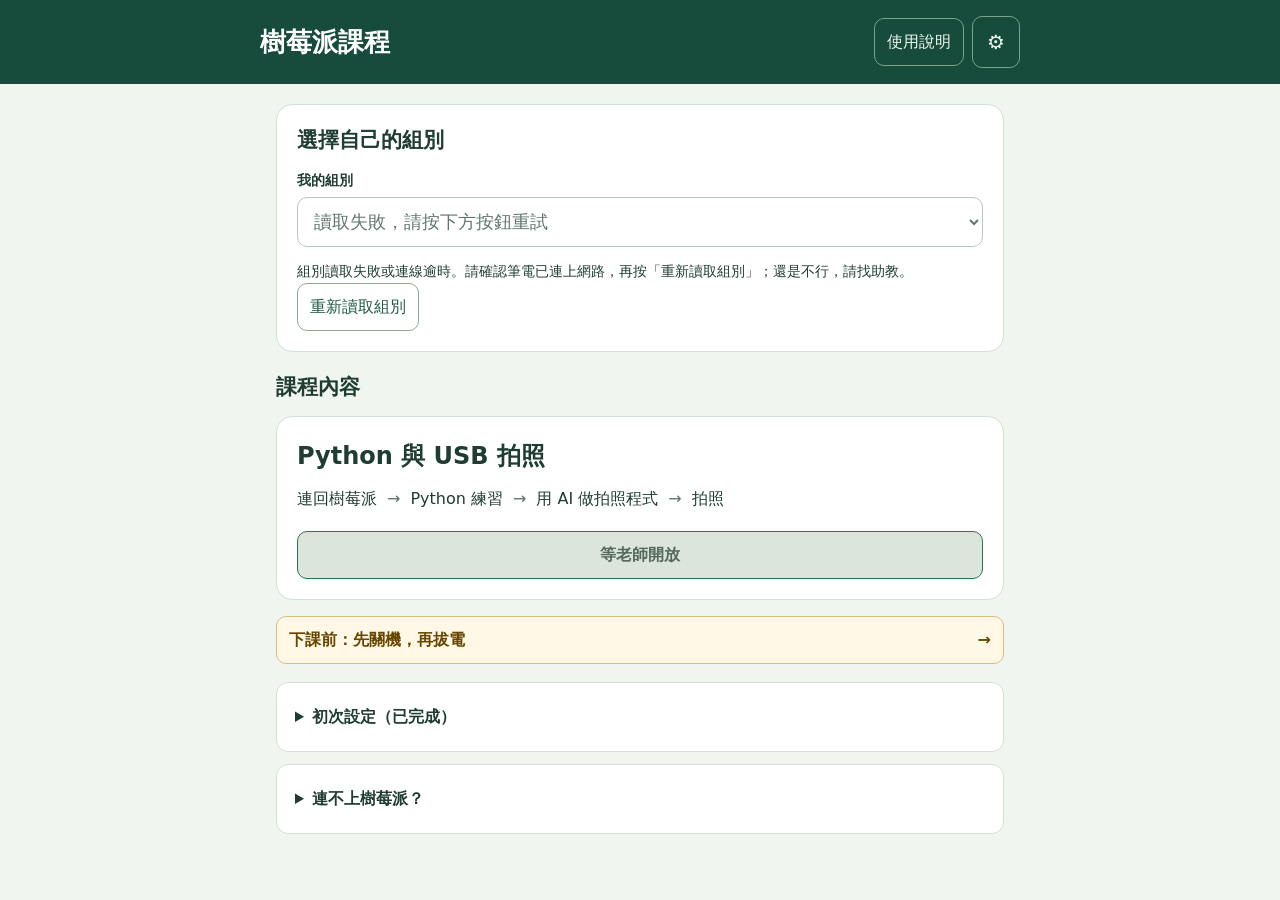
==== commit 2a1c09b5: "Activate reporting in existing Pi terminals and show Windows download location" ====
--- a/index.html
+++ b/index.html
@@ -5,9 +5,9 @@
 <meta name="viewport" content="width=device-width,initial-scale=1,viewport-fit=cover">
 <meta name="theme-color" content="#174b3c">
 <title>樹莓派課程首頁</title>
-<link rel="stylesheet" href="course.css?v=779d5ab984bc">
-<link rel="stylesheet" href="learning-tools.css?v=779d5ab984bc">
-<link rel="stylesheet" href="site.css?v=779d5ab984bc">
+<link rel="stylesheet" href="course.css?v=56d8c59aed32">
+<link rel="stylesheet" href="learning-tools.css?v=56d8c59aed32">
+<link rel="stylesheet" href="site.css?v=56d8c59aed32">
 </head>
 <body class="page-course">
 <header><div>
@@ -51,5 +51,5 @@
 <a class="connection-troubleshoot-link" href="student.html?lesson=ssh" data-student-link>開啟連線排查 →</a>
 </details>
 </main>
-<script src="config.js?v=779d5ab984bc"></script><script src="sync-client.js?v=779d5ab984bc"></script><script src="classroom-groups.js?v=779d5ab984bc"></script><script src="student-group.js?v=779d5ab984bc"></script><script src="learning-common.js?v=779d5ab984bc"></script><script src="classroom-notice.js?v=779d5ab984bc"></script><script src="course-home.js?v=779d5ab984bc"></script><script src="tool-assignments.js?v=779d5ab984bc"></script><script src="student-guide.js?v=779d5ab984bc"></script>
+<script src="config.js?v=56d8c59aed32"></script><script src="sync-client.js?v=56d8c59aed32"></script><script src="classroom-groups.js?v=56d8c59aed32"></script><script src="student-group.js?v=56d8c59aed32"></script><script src="learning-common.js?v=56d8c59aed32"></script><script src="classroom-notice.js?v=56d8c59aed32"></script><script src="course-home.js?v=56d8c59aed32"></script><script src="tool-assignments.js?v=56d8c59aed32"></script><script src="student-guide.js?v=56d8c59aed32"></script>
 </body></html>
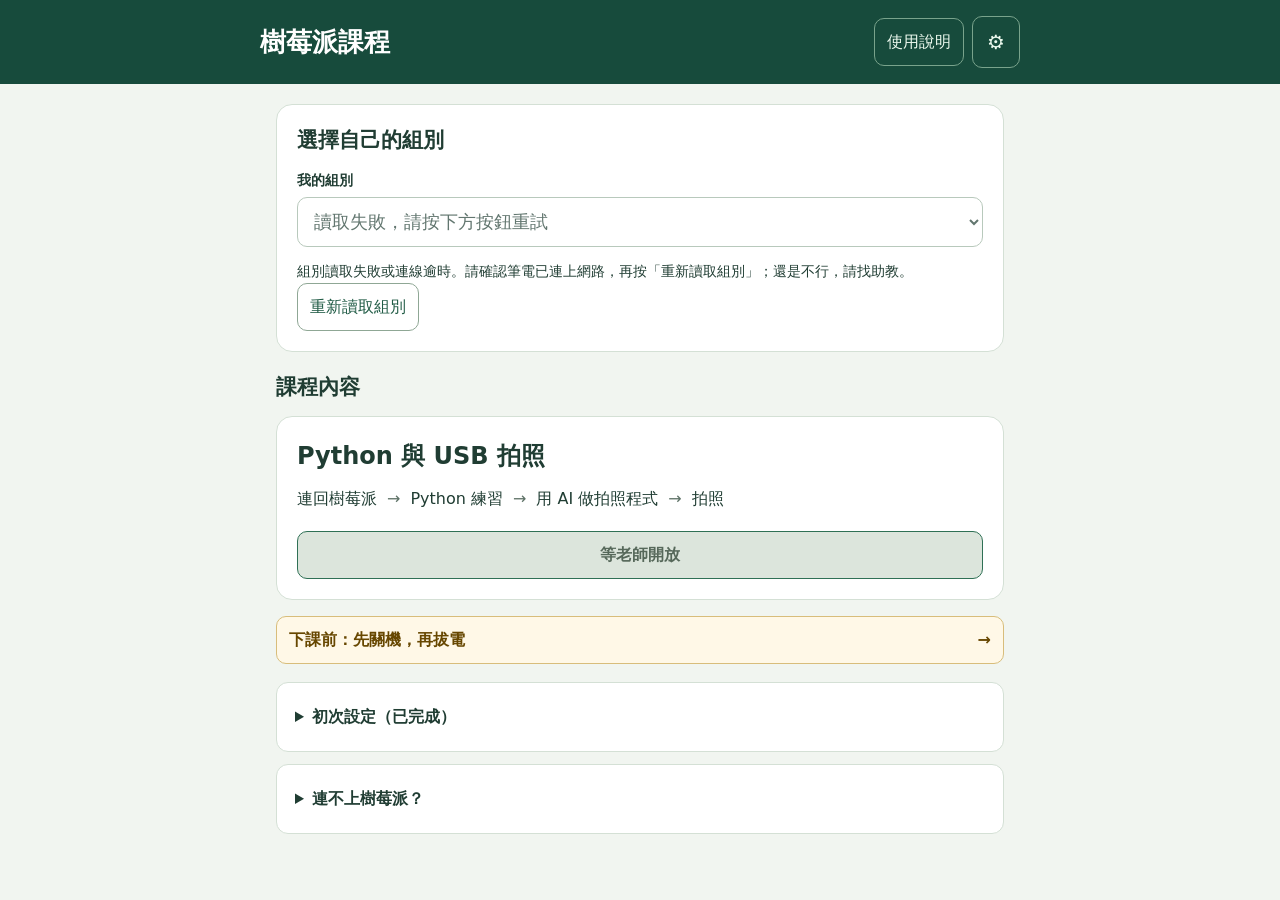
==== commit e356e6eb: "Show explicit steps to open downloaded photos in the lesson" ====
--- a/index.html
+++ b/index.html
@@ -5,9 +5,9 @@
 <meta name="viewport" content="width=device-width,initial-scale=1,viewport-fit=cover">
 <meta name="theme-color" content="#174b3c">
 <title>樹莓派課程首頁</title>
-<link rel="stylesheet" href="course.css?v=56d8c59aed32">
-<link rel="stylesheet" href="learning-tools.css?v=56d8c59aed32">
-<link rel="stylesheet" href="site.css?v=56d8c59aed32">
+<link rel="stylesheet" href="course.css?v=c0c55ff6fa59">
+<link rel="stylesheet" href="learning-tools.css?v=c0c55ff6fa59">
+<link rel="stylesheet" href="site.css?v=c0c55ff6fa59">
 </head>
 <body class="page-course">
 <header><div>
@@ -51,5 +51,5 @@
 <a class="connection-troubleshoot-link" href="student.html?lesson=ssh" data-student-link>開啟連線排查 →</a>
 </details>
 </main>
-<script src="config.js?v=56d8c59aed32"></script><script src="sync-client.js?v=56d8c59aed32"></script><script src="classroom-groups.js?v=56d8c59aed32"></script><script src="student-group.js?v=56d8c59aed32"></script><script src="learning-common.js?v=56d8c59aed32"></script><script src="classroom-notice.js?v=56d8c59aed32"></script><script src="course-home.js?v=56d8c59aed32"></script><script src="tool-assignments.js?v=56d8c59aed32"></script><script src="student-guide.js?v=56d8c59aed32"></script>
+<script src="config.js?v=c0c55ff6fa59"></script><script src="sync-client.js?v=c0c55ff6fa59"></script><script src="classroom-groups.js?v=c0c55ff6fa59"></script><script src="student-group.js?v=c0c55ff6fa59"></script><script src="learning-common.js?v=c0c55ff6fa59"></script><script src="classroom-notice.js?v=c0c55ff6fa59"></script><script src="course-home.js?v=c0c55ff6fa59"></script><script src="tool-assignments.js?v=c0c55ff6fa59"></script><script src="student-guide.js?v=c0c55ff6fa59"></script>
 </body></html>
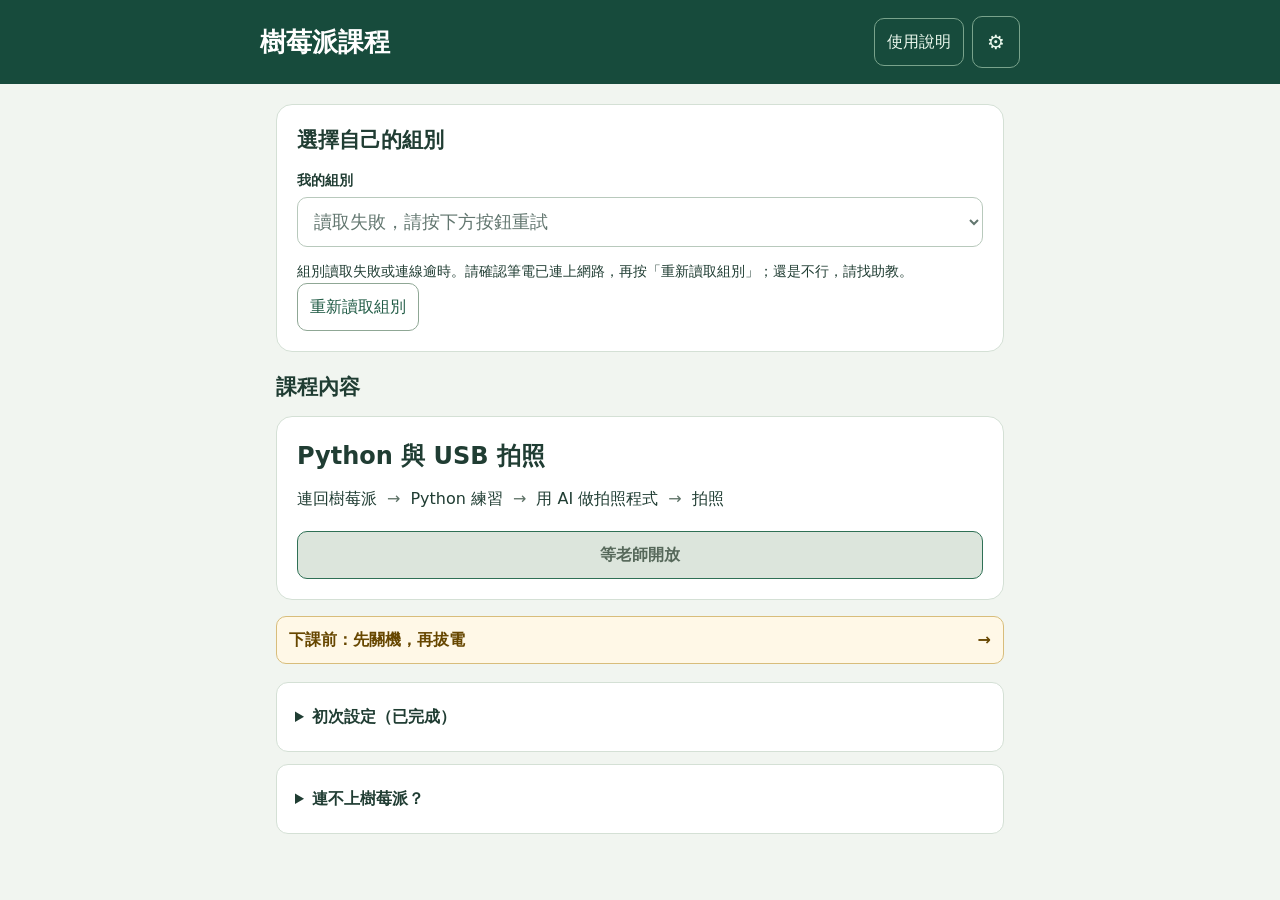
==== commit 980ff03e: "Fix reinstall routing and add shared teacher progress visibility" ====
--- a/index.html
+++ b/index.html
@@ -5,9 +5,9 @@
 <meta name="viewport" content="width=device-width,initial-scale=1,viewport-fit=cover">
 <meta name="theme-color" content="#174b3c">
 <title>樹莓派課程首頁</title>
-<link rel="stylesheet" href="course.css?v=c0c55ff6fa59">
-<link rel="stylesheet" href="learning-tools.css?v=c0c55ff6fa59">
-<link rel="stylesheet" href="site.css?v=c0c55ff6fa59">
+<link rel="stylesheet" href="course.css?v=80ce08a8bc22">
+<link rel="stylesheet" href="learning-tools.css?v=80ce08a8bc22">
+<link rel="stylesheet" href="site.css?v=80ce08a8bc22">
 </head>
 <body class="page-course">
 <header><div>
@@ -51,5 +51,5 @@
 <a class="connection-troubleshoot-link" href="student.html?lesson=ssh" data-student-link>開啟連線排查 →</a>
 </details>
 </main>
-<script src="config.js?v=c0c55ff6fa59"></script><script src="sync-client.js?v=c0c55ff6fa59"></script><script src="classroom-groups.js?v=c0c55ff6fa59"></script><script src="student-group.js?v=c0c55ff6fa59"></script><script src="learning-common.js?v=c0c55ff6fa59"></script><script src="classroom-notice.js?v=c0c55ff6fa59"></script><script src="course-home.js?v=c0c55ff6fa59"></script><script src="tool-assignments.js?v=c0c55ff6fa59"></script><script src="student-guide.js?v=c0c55ff6fa59"></script>
+<script src="config.js?v=80ce08a8bc22"></script><script src="sync-client.js?v=80ce08a8bc22"></script><script src="classroom-groups.js?v=80ce08a8bc22"></script><script src="student-group.js?v=80ce08a8bc22"></script><script src="learning-common.js?v=80ce08a8bc22"></script><script src="classroom-notice.js?v=80ce08a8bc22"></script><script src="course-home.js?v=80ce08a8bc22"></script><script src="tool-assignments.js?v=80ce08a8bc22"></script><script src="student-guide.js?v=80ce08a8bc22"></script>
 </body></html>
--- a/site.css
+++ b/site.css
@@ -743,3 +743,7 @@
 .command-copy-feedback[data-copy-state="failed"] { color:#81551f; background:#fff7e8; border-left-color:#b28a42; }
 
 .tool-desktop-hint{padding:16px;border:1px solid var(--site-border);border-left:4px solid #205b45;border-radius:12px;background:#edf4ee;font-weight:600;line-height:1.6}
+
+.teacher-progress-settings { margin-top:24px; padding-top:20px; border-top:1px solid var(--site-border,#d4dfd5); }
+.teacher-progress-settings h3 { margin:0 0 12px; font-size:18px; }
+.teacher-progress-settings label { display:flex; align-items:center; gap:10px; min-height:44px; }
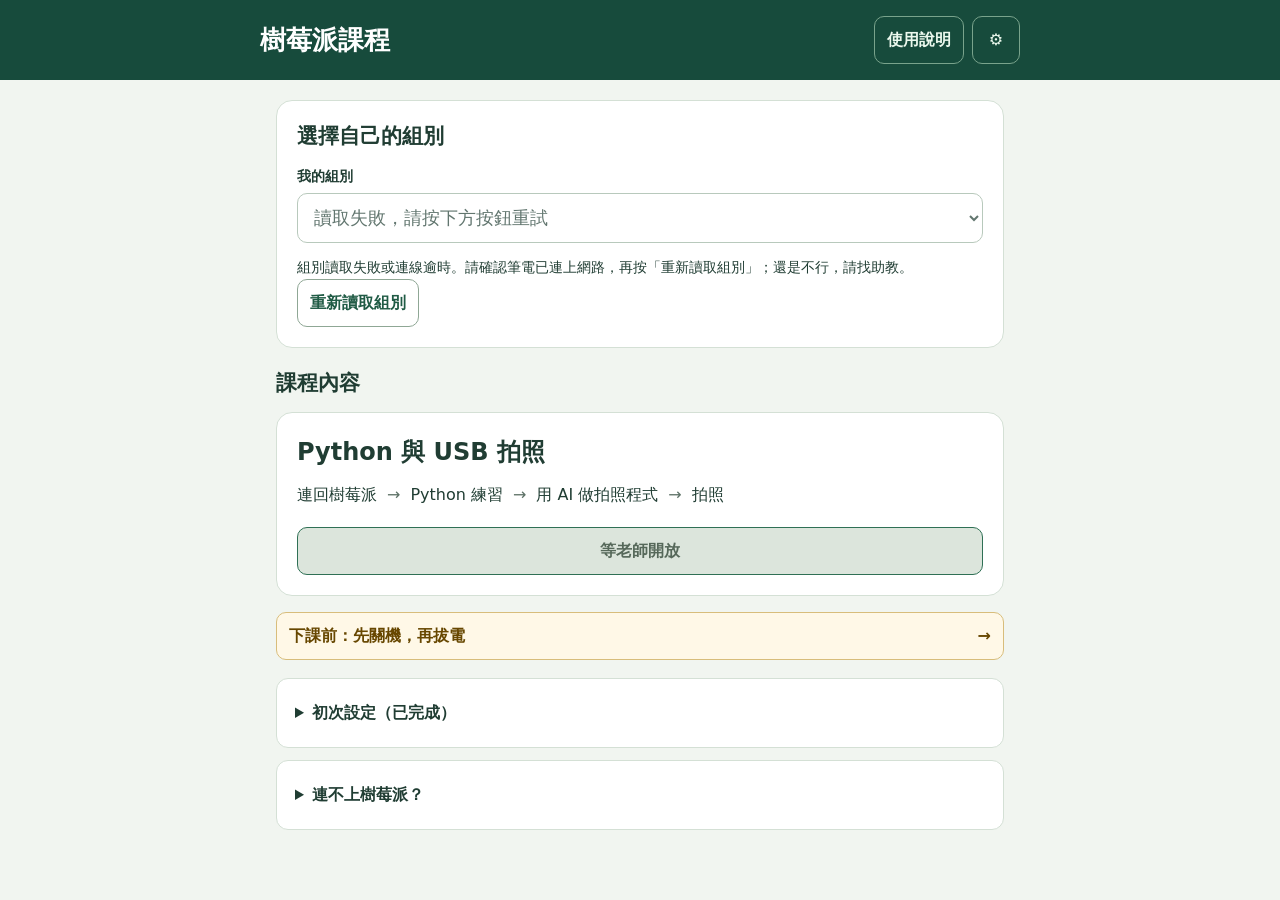
==== commit 5261f5e7: "Add course report clearing and unify action button sizing" ====
--- a/index.html
+++ b/index.html
@@ -5,9 +5,9 @@
 <meta name="viewport" content="width=device-width,initial-scale=1,viewport-fit=cover">
 <meta name="theme-color" content="#174b3c">
 <title>樹莓派課程首頁</title>
-<link rel="stylesheet" href="course.css?v=80ce08a8bc22">
-<link rel="stylesheet" href="learning-tools.css?v=80ce08a8bc22">
-<link rel="stylesheet" href="site.css?v=80ce08a8bc22">
+<link rel="stylesheet" href="course.css?v=2c38ee34a1ad">
+<link rel="stylesheet" href="learning-tools.css?v=2c38ee34a1ad">
+<link rel="stylesheet" href="site.css?v=2c38ee34a1ad">
 </head>
 <body class="page-course">
 <header><div>
@@ -51,5 +51,5 @@
 <a class="connection-troubleshoot-link" href="student.html?lesson=ssh" data-student-link>開啟連線排查 →</a>
 </details>
 </main>
-<script src="config.js?v=80ce08a8bc22"></script><script src="sync-client.js?v=80ce08a8bc22"></script><script src="classroom-groups.js?v=80ce08a8bc22"></script><script src="student-group.js?v=80ce08a8bc22"></script><script src="learning-common.js?v=80ce08a8bc22"></script><script src="classroom-notice.js?v=80ce08a8bc22"></script><script src="course-home.js?v=80ce08a8bc22"></script><script src="tool-assignments.js?v=80ce08a8bc22"></script><script src="student-guide.js?v=80ce08a8bc22"></script>
+<script src="config.js?v=2c38ee34a1ad"></script><script src="sync-client.js?v=2c38ee34a1ad"></script><script src="classroom-groups.js?v=2c38ee34a1ad"></script><script src="student-group.js?v=2c38ee34a1ad"></script><script src="learning-common.js?v=2c38ee34a1ad"></script><script src="classroom-notice.js?v=2c38ee34a1ad"></script><script src="course-home.js?v=2c38ee34a1ad"></script><script src="tool-assignments.js?v=2c38ee34a1ad"></script><script src="student-guide.js?v=2c38ee34a1ad"></script>
 </body></html>
--- a/site.css
+++ b/site.css
@@ -13,6 +13,12 @@
   --site-border: #d4e0d5;
   --site-soft: #edf4ee;
   --site-radius: 16px;
+  --button-font-size: 16px;
+  --button-line-height: 24px;
+  --button-height: 48px;
+  --button-padding: 10px 12px;
+  --button-radius: 10px;
+  --button-weight: 700;
   font-family: system-ui, -apple-system, "Noto Sans TC", sans-serif;
   font-size: 16px;
   line-height: 1.75;
@@ -158,12 +164,15 @@
 
 /* One size contract overrides dimensions in the older inline page styles.
    Keep these metric overrides together; page styles still own colors and layout. */
-body button, body a.lesson-action, body header .site-nav a, body .quick-nav a {
-  font-size: 16px !important; line-height: 1.5 !important;
-  min-height: 48px !important; height: auto !important;
-  padding: 10px 12px !important; border-width: 1px !important;
-  border-style: solid !important; border-radius: 10px !important;
-  text-wrap: balance;
+body button, body button.request-teacher-help, body a.lesson-action, body header .site-nav a, body .quick-nav a,
+body .top-links a, body a.student-entry, body .preview-picker a,
+body header .site-nav summary, body #presenterOptions > summary {
+  font-family: inherit !important; font-size: var(--button-font-size) !important;
+  font-weight: var(--button-weight) !important; line-height: var(--button-line-height) !important;
+  min-height: var(--button-height) !important; height: auto !important;
+  padding: var(--button-padding) !important; border-width: 1px !important;
+  border-style: solid !important; border-radius: var(--button-radius) !important;
+  box-sizing: border-box; text-wrap: balance;
 }
 /* Equal columns and equal rows keep short and wrapped labels the same size. */
 .action-row, .queue-actions, .page-student .utility, .help-request-actions,
@@ -268,7 +277,7 @@
 @media (max-width: 600px) { .guide-inner { padding: 20px; } }
 
 /* Prioritize the teacher's entry while keeping local progress available. */
-header .site-nav a.staff-entry { flex: 0 0 48px; width: 48px; font-size: 20px !important; }
+header .site-nav a.staff-entry { flex: 0 0 48px; width: 48px; font-size: var(--button-font-size) !important; }
 .teacher-entry.is-ready { margin: 12px 0 18px; padding: 16px; border: 2px solid var(--site-green); border-radius: 12px; background: var(--site-soft); }
 .teacher-entry.is-ready .teacher-stage { margin: 0 0 12px; padding: 0; background: transparent; font-weight: 700; }
 .teacher-entry .lesson-action { display: flex; align-items: center; justify-content: center; width: 100%; text-decoration: none; }
@@ -438,7 +447,7 @@
  .page-presenter.presentation-mode .presenter-visual .action-row button { font-size:12px; padding:4px; }
 }
 @media(max-width:900px), (max-height:600px) {
- .page-presenter.presentation-mode .presenter-visual .action-row button { font-size:12px!important; padding:4px!important; }
+ .page-presenter.presentation-mode .presenter-visual .action-row button { font-size:var(--button-font-size)!important; padding:var(--button-padding)!important; }
  .page-presenter.presentation-mode .presenter-visual .x11-guided kbd { font-size:13px; padding:1px 4px; line-height:1.3; }
  .page-presenter.presentation-mode .presenter-visual .x11-picture-instruction,
  .page-presenter.presentation-mode .presenter-visual .keyboard-alert { padding:4px; }
@@ -466,7 +475,7 @@
 .command-step-label { grid-column:1/-1; margin:0; font-size:15px; font-weight:700; line-height:1.6; }
 .command-step-label[tabindex="-1"]:focus { outline:none; }
 .command-step pre { margin:0; }
-.command-step button { width:auto; min-height:48px; align-self:stretch; }
+.command-step button { width:auto; min-height:48px; align-self:start; }
 .command-copy-feedback,.command-line-result { grid-column:1/-1; margin:0; padding:10px 12px; border-radius:8px; line-height:1.8; font-size:15px; }
 .command-copy-feedback { background:#e7f2e8; color:#214e35; border-left:4px solid var(--site-green); }
 .command-line-result { background:#fff8e7; color:#624b20; }
@@ -747,3 +756,11 @@
 .teacher-progress-settings { margin-top:24px; padding-top:20px; border-top:1px solid var(--site-border,#d4dfd5); }
 .teacher-progress-settings h3 { margin:0 0 12px; font-size:18px; }
 .teacher-progress-settings label { display:flex; align-items:center; gap:10px; min-height:44px; }
+
+.group-record-actions { display:grid; gap:8px; margin:12px 0 20px; }
+.group-record-actions button { justify-self:start; }
+.group-record-actions p { margin:0; }
+#clearCourseRecordsStatus:empty { display:none; }
+.clear-course-option { display:flex; align-items:center; gap:10px; min-height:48px; margin:12px 0; }
+.clear-course-option input { width:22px; height:22px; flex-shrink:0; }
+@media(max-width:600px) { .group-record-actions button { width:100%; } }
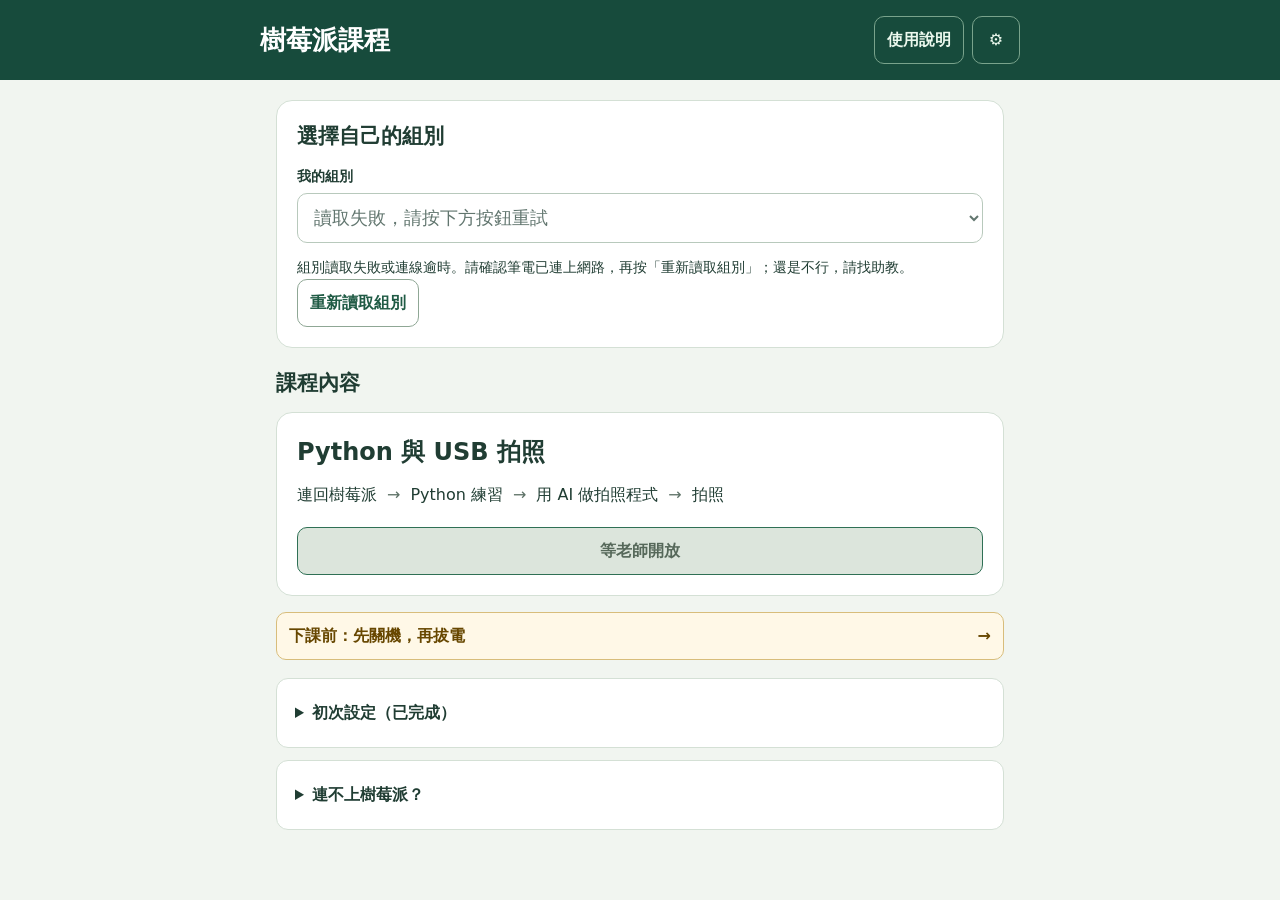
==== commit c6504388: "Simplify camera lessons and clarify device reporting" ====
--- a/index.html
+++ b/index.html
@@ -5,9 +5,9 @@
 <meta name="viewport" content="width=device-width,initial-scale=1,viewport-fit=cover">
 <meta name="theme-color" content="#174b3c">
 <title>樹莓派課程首頁</title>
-<link rel="stylesheet" href="course.css?v=2c38ee34a1ad">
-<link rel="stylesheet" href="learning-tools.css?v=2c38ee34a1ad">
-<link rel="stylesheet" href="site.css?v=2c38ee34a1ad">
+<link rel="stylesheet" href="course.css?v=ca93afa94dcf">
+<link rel="stylesheet" href="learning-tools.css?v=ca93afa94dcf">
+<link rel="stylesheet" href="site.css?v=ca93afa94dcf">
 </head>
 <body class="page-course">
 <header><div>
@@ -51,5 +51,5 @@
 <a class="connection-troubleshoot-link" href="student.html?lesson=ssh" data-student-link>開啟連線排查 →</a>
 </details>
 </main>
-<script src="config.js?v=2c38ee34a1ad"></script><script src="sync-client.js?v=2c38ee34a1ad"></script><script src="classroom-groups.js?v=2c38ee34a1ad"></script><script src="student-group.js?v=2c38ee34a1ad"></script><script src="learning-common.js?v=2c38ee34a1ad"></script><script src="classroom-notice.js?v=2c38ee34a1ad"></script><script src="course-home.js?v=2c38ee34a1ad"></script><script src="tool-assignments.js?v=2c38ee34a1ad"></script><script src="student-guide.js?v=2c38ee34a1ad"></script>
+<script src="config.js?v=ca93afa94dcf"></script><script src="sync-client.js?v=ca93afa94dcf"></script><script src="classroom-groups.js?v=ca93afa94dcf"></script><script src="student-group.js?v=ca93afa94dcf"></script><script src="learning-common.js?v=ca93afa94dcf"></script><script src="classroom-notice.js?v=ca93afa94dcf"></script><script src="course-home.js?v=ca93afa94dcf"></script><script src="tool-assignments.js?v=ca93afa94dcf"></script><script src="student-guide.js?v=ca93afa94dcf"></script>
 </body></html>
--- a/site.css
+++ b/site.css
@@ -764,3 +764,5 @@
 .clear-course-option { display:flex; align-items:center; gap:10px; min-height:48px; margin:12px 0; }
 .clear-course-option input { width:22px; height:22px; flex-shrink:0; }
 @media(max-width:600px) { .group-record-actions button { width:100%; } }
+
+.tool-capability-note { padding:14px 16px; border-radius:12px; background:var(--site-soft); font-size:15px; }
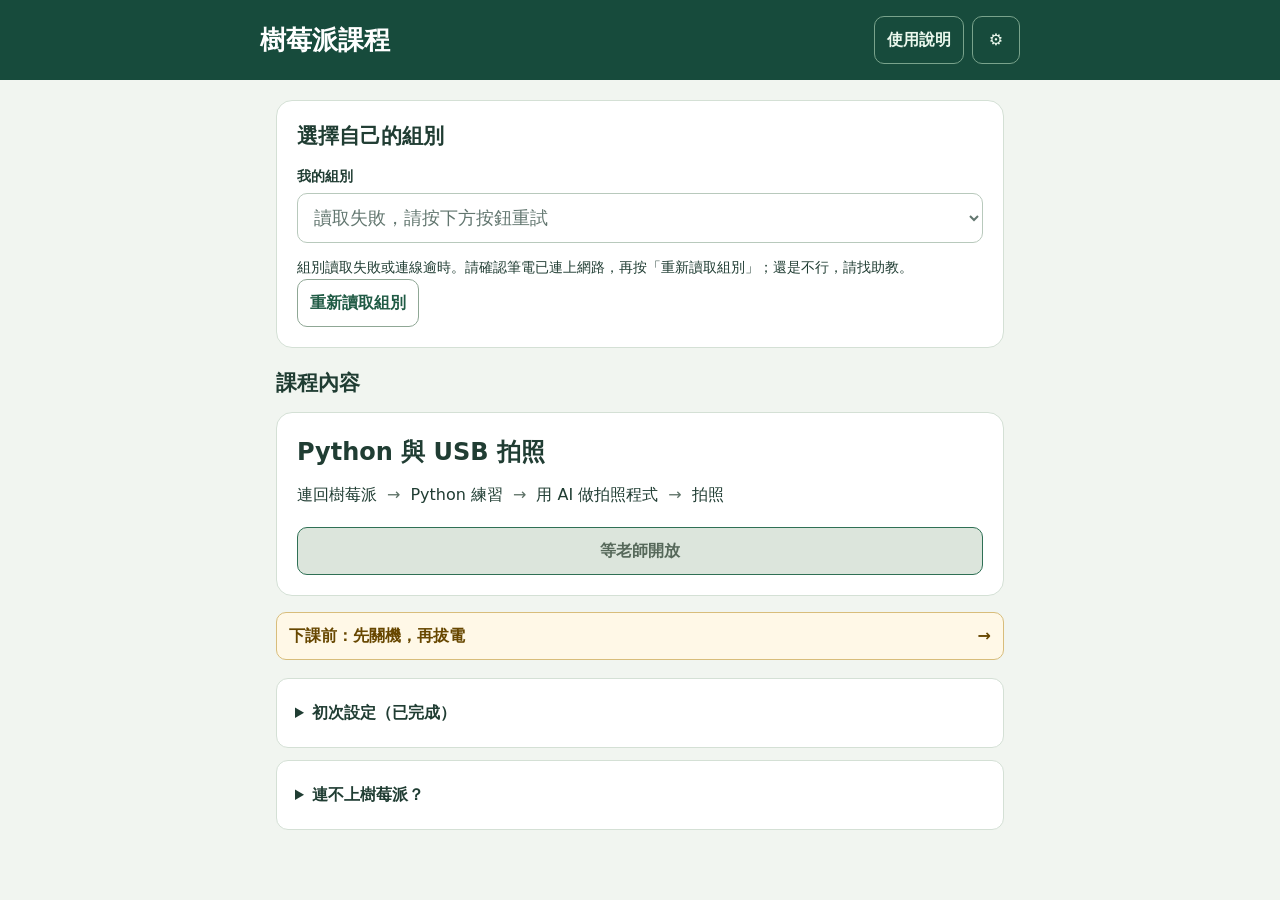
==== commit 16822c4f: "Teach students to identify USB camera capture nodes" ====
--- a/index.html
+++ b/index.html
@@ -5,9 +5,9 @@
 <meta name="viewport" content="width=device-width,initial-scale=1,viewport-fit=cover">
 <meta name="theme-color" content="#174b3c">
 <title>樹莓派課程首頁</title>
-<link rel="stylesheet" href="course.css?v=ca93afa94dcf">
-<link rel="stylesheet" href="learning-tools.css?v=ca93afa94dcf">
-<link rel="stylesheet" href="site.css?v=ca93afa94dcf">
+<link rel="stylesheet" href="course.css?v=229a001c94a2">
+<link rel="stylesheet" href="learning-tools.css?v=229a001c94a2">
+<link rel="stylesheet" href="site.css?v=229a001c94a2">
 </head>
 <body class="page-course">
 <header><div>
@@ -51,5 +51,5 @@
 <a class="connection-troubleshoot-link" href="student.html?lesson=ssh" data-student-link>開啟連線排查 →</a>
 </details>
 </main>
-<script src="config.js?v=ca93afa94dcf"></script><script src="sync-client.js?v=ca93afa94dcf"></script><script src="classroom-groups.js?v=ca93afa94dcf"></script><script src="student-group.js?v=ca93afa94dcf"></script><script src="learning-common.js?v=ca93afa94dcf"></script><script src="classroom-notice.js?v=ca93afa94dcf"></script><script src="course-home.js?v=ca93afa94dcf"></script><script src="tool-assignments.js?v=ca93afa94dcf"></script><script src="student-guide.js?v=ca93afa94dcf"></script>
+<script src="config.js?v=229a001c94a2"></script><script src="sync-client.js?v=229a001c94a2"></script><script src="classroom-groups.js?v=229a001c94a2"></script><script src="student-group.js?v=229a001c94a2"></script><script src="learning-common.js?v=229a001c94a2"></script><script src="classroom-notice.js?v=229a001c94a2"></script><script src="course-home.js?v=229a001c94a2"></script><script src="tool-assignments.js?v=229a001c94a2"></script><script src="student-guide.js?v=229a001c94a2"></script>
 </body></html>
--- a/site.css
+++ b/site.css
@@ -766,3 +766,24 @@
 @media(max-width:600px) { .group-record-actions button { width:100%; } }
 
 .tool-capability-note { padding:14px 16px; border-radius:12px; background:var(--site-soft); font-size:15px; }
+
+.camera-device-guide { margin:18px 0 0; padding:16px; border:1px solid var(--site-border); border-radius:12px; background:#f8faf7; font-size:15px; line-height:1.75; }
+.camera-device-guide h3 { margin:0 0 10px; font-size:18px; }
+.camera-device-guide ol { padding-left:22px; margin:10px 0; }
+.camera-device-guide li { margin:8px 0; }
+.camera-device-guide p { margin:10px 0 0; }
+.camera-device-guide summary { cursor:pointer; min-height:44px; font-weight:700; }
+.camera-device-example { margin:14px 0; }
+.camera-device-example figcaption { margin-bottom:8px; font-size:13px; color:var(--site-muted); }
+.camera-device-example code { display:block; white-space:pre-wrap; overflow-wrap:anywhere; padding:12px; background:#eef2ed; color:var(--site-code-ink); border-radius:8px; font:14px/1.7 Consolas,monospace; }
+.camera-device-example .camera-device-ignore { color:#59685d; margin-bottom:8px; }
+.camera-device-example .camera-device-usb { background:#eaf4eb; border:1px solid #9bbda1; }
+.camera-device-example mark { background:#c8e5c9; color:#174b3c; font-weight:700; border-radius:3px; }
+.camera-device-note { font-size:14px; color:#506254; }
+.camera-device-choice { padding:10px 12px; border-radius:8px; background:#eaf1f9; color:#2c5278; overflow-wrap:anywhere; font-weight:600; }
+.camera-device-reference { margin-top:14px; border-top:1px solid var(--site-border); padding-top:10px; }
+.camera-device-reference table { width:100%; border-collapse:collapse; font-size:14px; table-layout:fixed; }
+.camera-device-reference caption { text-align:left; padding:8px 0; color:var(--site-muted); }
+.camera-device-reference th,.camera-device-reference td { text-align:left; padding:9px 6px; border-bottom:1px solid var(--site-border); overflow-wrap:anywhere; vertical-align:top; }
+.camera-device-reference th { width:28%; }
+.page-presenter .camera-device-guide { padding:12px; }
